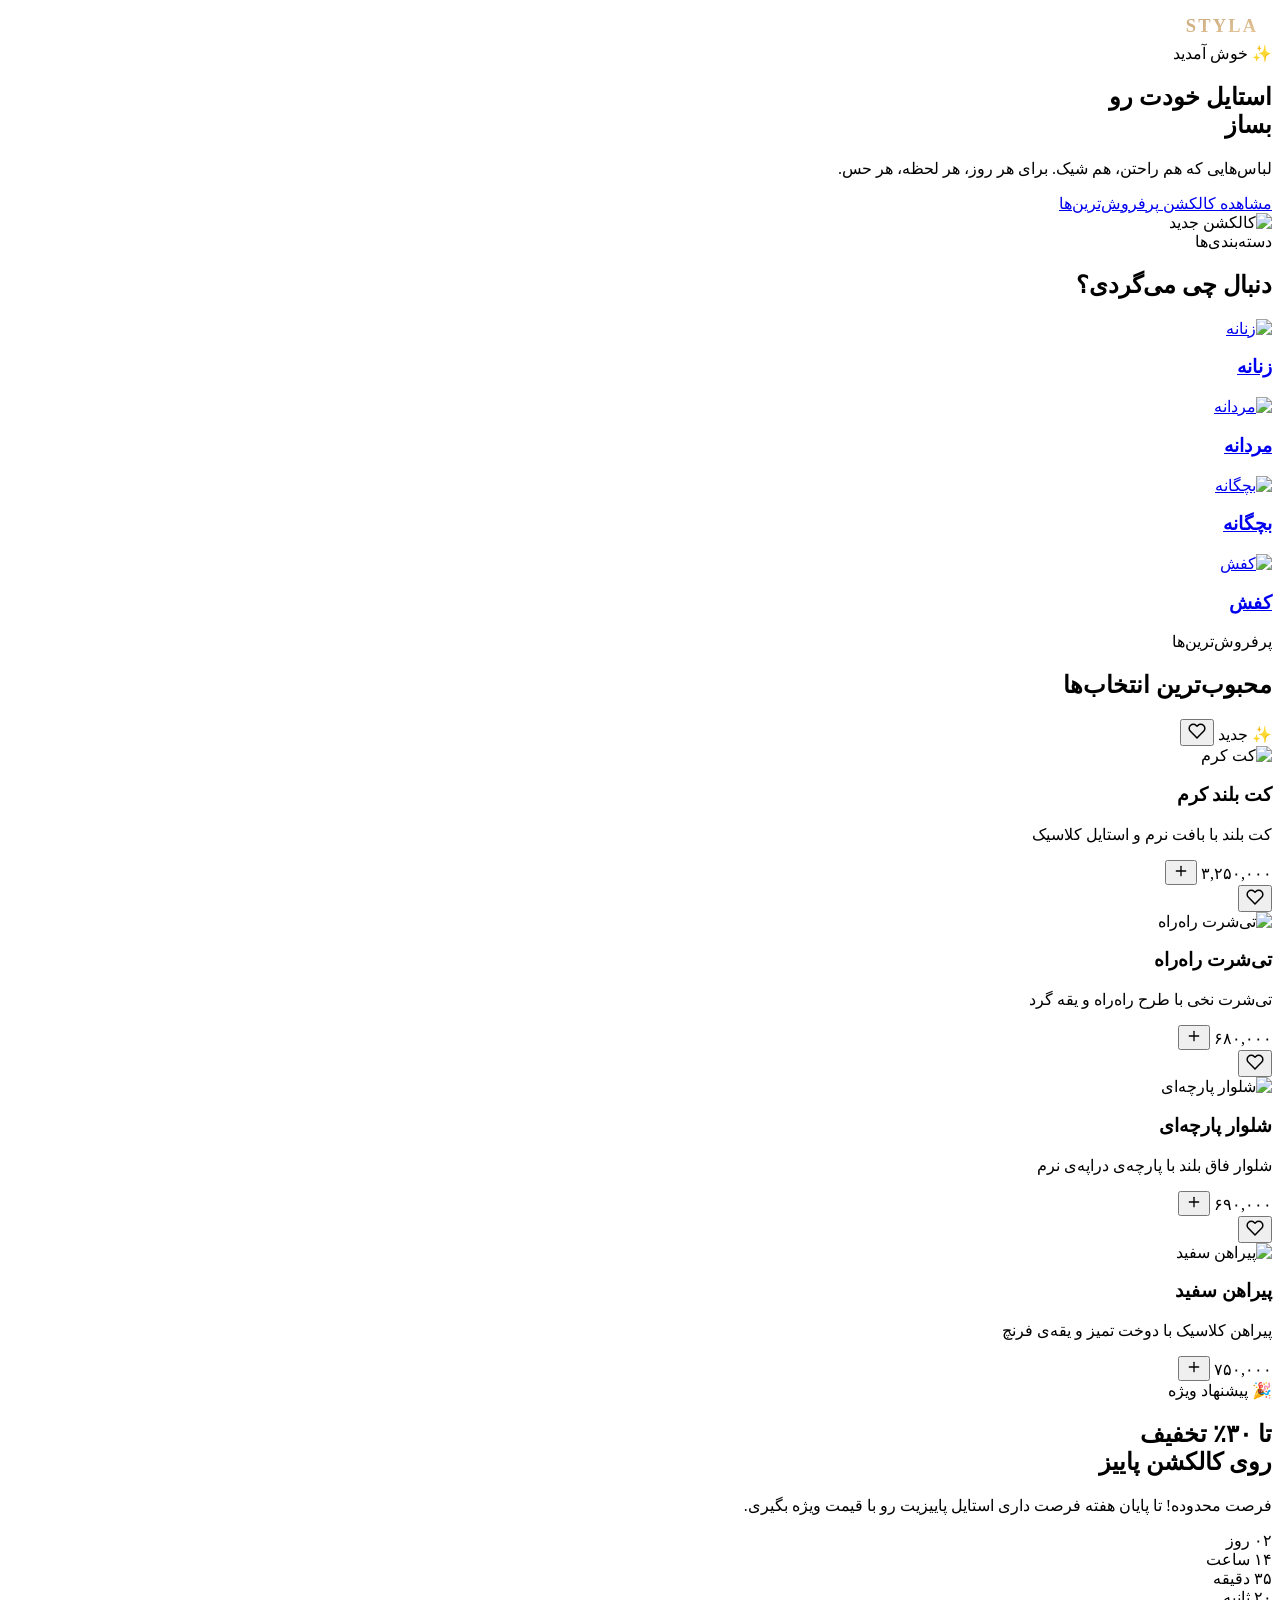
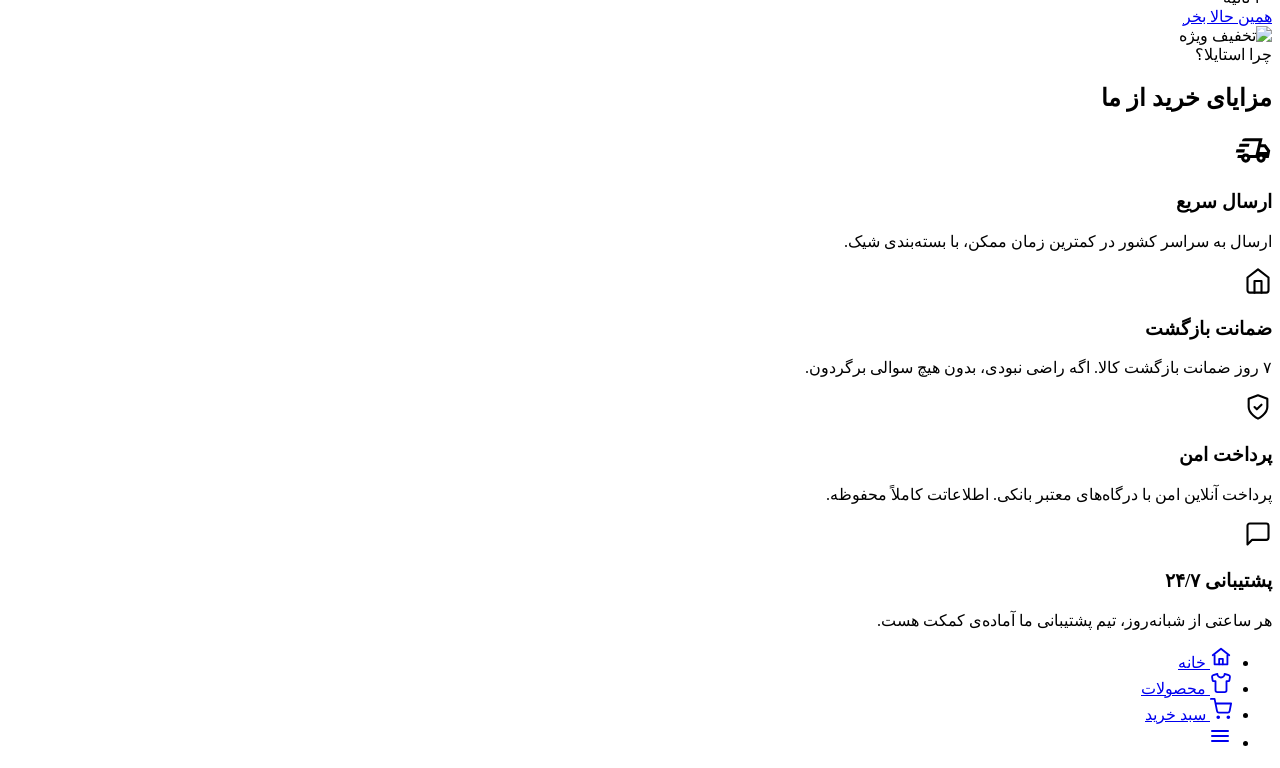
==== assets/index.html @ cd57a8a7 "Create index.html crate an html file" ====
<!DOCTYPE html>
<html lang="fa" dir="rtl">
<head>
    <meta charset="UTF-8">
    <meta name="viewport" content="width=device-width, initial-scale=1.0">
    <title>فروشگاه لباس | استایلا</title>

    <!-- فونت وزیر -->
    <link rel="preconnect" href="https://fonts.googleapis.com">
    <link rel="preconnect" href="https://fonts.gstatic.com" crossorigin>
    <link href="https://fonts.googleapis.com/css2?family=Vazirmatn:wght@400;500;600;700;800&display=swap" rel="stylesheet">

    <!-- CSS -->
    <link rel="stylesheet" href="style.css">
</head>
<body>
    <header>
        <div class="container header-inner">
            <a href="index.html" class="logo">
                <svg xmlns="http://www.w3.org/2000/svg" viewBox="0 0 140 45" width="100" height="32">
    <defs>
        <linearGradient id="goldGradient" x1="0%" y1="0%" x2="100%" y2="100%">
            <stop offset="0%" stop-color="#c9a87c"/>
            <stop offset="100%" stop-color="#e8c99b"/>
        </linearGradient>
    </defs>

    <text x="70" y="34" text-anchor="middle" 
          font-family="'Times New Roman', Georgia, serif" 
          font-size="26" 
          font-weight="700" 
          fill="url(#goldGradient)" 
          letter-spacing="3">STYLA</text>
</svg>
            </a>
               
            </div>
        </div>
    </header>

                <!-- ===== بخش هیرو ===== -->
    <section class="hero">
        <div class="container hero-inner">

            <div class="hero-content">
      <span class="hero-badge">✨ خوش آمدید</span>

                <h1 class="hero-title">
                    استایل خودت رو<br>
                    <span class="highlight">بساز</span>
                </h1>

                <p class="hero-text">
                    لباس‌هایی که هم راحتن، هم شیک.
                    برای هر روز، هر لحظه، هر حس.
                </p>

                <div class="hero-buttons">
      <a href="#promo" class="btn btn-primary">
                                        مشاهده کالکشن
      </a>
  <a href="#featured" class="btn btn-outline">
                                         پرفروش‌ترین‌ها
  </a>
                </div>
            </div>

            <div class="hero-image">
                <div class="arch-shape">
        <img src="assets/pictures/hero.png" alt="کالکشن جدید" loading="eager">
                </div>
                <div class="deco-circle"></div>
            </div>

        </div>
    </section>

        
              <!-- ===== بخش دسته‌بندی‌ها ===== -->
    <section class="categories" id="categories">
        <div class="container">

            <div class="section-header">
                <span class="section-subtitle">دسته‌بندی‌ها</span>
        <h2 class="section-title">دنبال چی می‌گردی؟</h2>
            </div>

            <div class="categories-grid">

                <a href="products.html?filter=women" class="category-card">
                    <div class="category-arch">
                        <img src="assets/pictures/woman.png" alt="زنانه" loading="lazy">
                 <div class="category-overlay"></div>
                    </div>
                    <div class="category-info">
                        <h3>زنانه</h3>
                    </div>
                </a>

                <a href="products.html?filter=men" class="category-card">
                    <div class="category-arch">
                        <img src="assets/pictures/man.png" alt="مردانه" loading="lazy">
                   <div class="category-overlay"></div>
                    </div>
                    <div class="category-info">
                        <h3>مردانه</h3>
                    </div>
                </a>

                <a href="products.html?filter=kids" class="category-card">
                    <div class="category-arch">
                        <img src="assets/pictures/kid.png" alt="بچگانه" loading="lazy">
                   <div class="category-overlay"></div>
                    </div>
                    <div class="category-info">
                        <h3>بچگانه</h3>
                    </div>
                </a>

                <a href="products.html?filter=shoes" class="category-card">
                    <div class="category-arch">
                        <img src="assets/pictures/shoes.png" alt="کفش" loading="lazy">
                  <div class="category-overlay"></div>
                    </div>
                    <div class="category-info">
                        <h3>کفش</h3>
                    </div>
                </a>

            </div>
        </div>
    </section>
    
            <!-- ===== بخش پرفروش‌ترین‌ها ===== -->
    <section class="featured" id="featured">
        <div class="container">

            <div class="section-header">
                <span class="section-subtitle">پرفروش‌ترین‌ها</span>
      <h2 class="section-title">محبوب‌ترین انتخاب‌ها</h2>
            </div>

            <div class="featured-grid">

                <!-- محصول ۱ -->
                <div class="product-card">
             <span class="product-badge">✨ جدید</span>
                    <button class="product-fav" aria-label="افزودن به علاقه‌مندی">
       <svg xmlns="http://www.w3.org/2000/svg" width="18" height="18" viewBox="0 0 24 24" fill="none" stroke="currentColor" stroke-width="2" stroke-linecap="round" stroke-linejoin="round">
  <path d="M20.84 4.61a5.5 5.5 0 0 0-7.78 0L12 5.67l-1.06-1.06a5.5 5.5 0 0 0-7.78 7.78l1.06 1.06L12 21.23l7.78-7.78 1.06-1.06a5.5 5.5 0 0 0 0-7.78z"></path>
                        </svg>
                    </button>

                    <div class="product-circle">
    <img src="assets/pictures/pap1.png" alt="کت کرم" loading="lazy">
                    </div>

                    <div class="product-info">
                        <h3>کت بلند کرم</h3>
<p class="product-desc">
      کت بلند با بافت نرم و استایل کلاسیک
</p>
                        <div class="product-bottom">
            <span class="product-price">۳,۲۵۰,۰۰۰</span>
  <button class="product-add" aria-label="افزودن به سبد">
   <svg xmlns="http://www.w3.org/2000/svg" width="16" height="16" viewBox="0 0 24 24" fill="none" stroke="currentColor" stroke-width="2" stroke-linecap="round" stroke-linejoin="round">
    <line x1="12" y1="5" x2="12" y2="19"></line>
      <line x1="5" y1="12" x2="19" y2="12"></line>
                                </svg>
                            </button>
                        </div>
                    </div>
                </div>

                <!-- محصول ۲ -->
                <div class="product-card">
                    <button class="product-fav" aria-label="افزودن به علاقه‌مندی">
   <svg xmlns="http://www.w3.org/2000/svg" width="18" height="18" viewBox="0 0 24 24" fill="none" stroke="currentColor" stroke-width="2" stroke-linecap="round" stroke-linejoin="round">
   <path d="M20.84 4.61a5.5 5.5 0 0 0-7.78 0L12 5.67l-1.06-1.06a5.5 5.5 0 0 0-7.78 7.78l1.06 1.06L12 21.23l7.78-7.78 1.06-1.06a5.5 5.5 0 0 0 0-7.78z"></path>
                        </svg>
                    </button>

                    <div class="product-circle">
                        <img src="assets/pictures/pap2.png" alt="تی‌شرت راه‌راه" loading="lazy">
                    </div>

                    <div class="product-info">
                        <h3>تی‌شرت راه‌راه</h3>
                        <p class="product-desc">تی‌شرت نخی با طرح راه‌راه و یقه گرد</p>
                        <div class="product-bottom">
                <span class="product-price">۶۸۰,۰۰۰</span>
   <button class="product-add" aria-label="افزودن به سبد">
 <svg xmlns="http://www.w3.org/2000/svg" width="16" height="16" viewBox="0 0 24 24" fill="none" stroke="currentColor" stroke-width="2" stroke-linecap="round" stroke-linejoin="round">
         <line x1="12" y1="5" x2="12" y2="19"></line>
        <line x1="5" y1="12" x2="19" y2="12"></line>
                                </svg>
                            </button>
                        </div>
                    </div>
                </div>

                <!-- محصول ۳ -->
                <div class="product-card">
         <button class="product-fav" aria-label="افزودن به علاقه‌مندی">
 <svg xmlns="http://www.w3.org/2000/svg" width="18" height="18" viewBox="0 0 24 24" fill="none" stroke="currentColor" stroke-width="2" stroke-linecap="round" stroke-linejoin="round">
  <path d="M20.84 4.61a5.5 5.5 0 0 0-7.78 0L12 5.67l-1.06-1.06a5.5 5.5 0 0 0-7.78 7.78l1.06 1.06L12 21.23l7.78-7.78 1.06-1.06a5.5 5.5 0 0 0 0-7.78z"></path>
                        </svg>
                    </button>

                    <div class="product-circle">
                        <img src="assets/pictures/pap3.png" alt="شلوار پارچه‌ای" loading="lazy">
                    </div>

                    <div class="product-info">
                        <h3>شلوار پارچه‌ای</h3>
<p class="product-desc">
    شلوار فاق بلند با پارچه‌ی دراپه‌ی نرم
</p>
                        <div class="product-bottom">
           <span class="product-price">۶۹۰,۰۰۰</span>
   <button class="product-add" aria-label="افزودن به سبد">
 <svg xmlns="http://www.w3.org/2000/svg" width="16" height="16" viewBox="0 0 24 24" fill="none" stroke="currentColor" stroke-width="2" stroke-linecap="round" stroke-linejoin="round">
        <line x1="12" y1="5" x2="12" y2="19"></line>
       <line x1="5" y1="12" x2="19" y2="12"></line>
                                </svg>
                            </button>
                        </div>
                    </div>
                </div>

                <!-- محصول ۴ -->
                <div class="product-card">
                    <button class="product-fav" aria-label="افزودن به علاقه‌مندی">
 <svg xmlns="http://www.w3.org/2000/svg" width="18" height="18" viewBox="0 0 24 24" fill="none" stroke="currentColor" stroke-width="2" stroke-linecap="round" stroke-linejoin="round">
 <path d="M20.84 4.61a5.5 5.5 0 0 0-7.78 0L12 5.67l-1.06-1.06a5.5 5.5 0 0 0-7.78 7.78l1.06 1.06L12 21.23l7.78-7.78 1.06-1.06a5.5 5.5 0 0 0 0-7.78z"></path>
                        </svg>
                    </button>

                    <div class="product-circle">
                        <img src="assets/pictures/pap4.png" alt="پیراهن سفید" loading="lazy">
                    </div>

                    <div class="product-info">
                        <h3>پیراهن سفید</h3>
                        <p class="product-desc">پیراهن کلاسیک با دوخت تمیز و یقه‌ی فرنچ</p>
                        <div class="product-bottom">
          <span class="product-price">۷۵۰,۰۰۰</span>
   <button class="product-add" aria-label="افزودن به سبد">
 <svg xmlns="http://www.w3.org/2000/svg" width="16" height="16" viewBox="0 0 24 24" fill="none" stroke="currentColor" stroke-width="2" stroke-linecap="round" stroke-linejoin="round">
            <line x1="12" y1="5" x2="12" y2="19"></line>
            <line x1="5" y1="12" x2="19" y2="12"></line>
                                </svg>
                            </button>
                        </div>
                    </div>
                </div>

            </div>
        </div>
    </section>

                 <!-- ===== بنر تبلیغاتی ===== -->
    <section class="promo" id="promo">
        <div class="container">
            <div class="promo-banner">

                <div class="promo-content">
        <span class="promo-badge">🎉 پیشنهاد ویژه</span>

                    <h2 class="promo-title">
                        تا <span class="promo-highlight">۳۰٪</span> تخفیف
                        <br>روی کالکشن پاییز
                    </h2>

                    <p class="promo-text">
                        فرصت محدوده! تا پایان هفته فرصت داری 
                        استایل پاییزیت رو با قیمت ویژه بگیری.
                    </p>

                    <div class="promo-timer">
                        <div class="timer-box">
                     <span class="timer-num">۰۲</span>
                <span class="timer-label">روز</span>
                        </div>
                        <div class="timer-box">
                     <span class="timer-num">۱۴</span>
                <span class="timer-label">ساعت</span>
                        </div>
                        <div class="timer-box">
                  <span class="timer-num">۳۵</span>
                <span class="timer-label">دقیقه</span>
                        </div>
                        <div class="timer-box">
               <span class="timer-num">۲۰</span>
                 <span class="timer-label">ثانیه</span>
                        </div>
                    </div>

        <a href="#collections" class="btn btn-primary">همین حالا بخر</a>
                </div>

                <div class="promo-image">
                    <div class="promo-arch">
                        <img src="assets/pictures/hero.png" alt="تخفیف ویژه" loading="lazy">
                    </div>
                </div>

            </div>
        </div>
    </section>

                <!-- ===== مزایای خرید ===== -->
    <section class="benefits">
        <div class="container">

            <div class="section-header">
         <span class="section-subtitle">چرا استایلا؟</span>
         <h2 class="section-title">مزایای خرید از ما</h2>
            </div>

            <div class="benefits-grid">

                <div class="benefit-card">
                    <div class="benefit-icon">
  
  <svg xmlns="http://www.w3.org/2000/svg" viewBox="0 -960 960 960" width="2.3em" height="2.3em" fill="currentColor" aria-hidden="true">
  <path d="M195-195q-35-35-35-85H60l18-80h113q17-19 40-29.5t49-10.5q26 0 49 10.5t40 29.5h167l84-360H182l4-17q6-28 27.5-45.5T264-800h456l-37 160h117l120 160-40 200h-80q0 50-35 85t-85 35q-50 0-85-35t-35-85H400q0 50-35 85t-85 35q-50 0-85-35Zm442-245h193l4-21-74-99h-95l-28 120Zm-19-273 2-7-84 360 2-7 34-146 46-200ZM20-427l20-80h220l-20 80H20Zm80-146 20-80h260l-20 80H100Zm180 333q17 0 28.5-11.5T320-280q0-17-11.5-28.5T280-320q-17 0-28.5 11.5T240-280q0 17 11.5 28.5T280-240Zm400 0q17 0 28.5-11.5T720-280q0-17-11.5-28.5T680-320q-17 0-28.5 11.5T640-280q0 17 11.5 28.5T680-240Z"/>
</svg>
                    </div>
                    <h3>ارسال سریع</h3>
                    <p>ارسال به سراسر کشور در کمترین زمان ممکن، با بسته‌بندی شیک.</p>
                </div>

                <div class="benefit-card">
                    <div class="benefit-icon">
                        
 <svg xmlns="http://www.w3.org/2000/svg" width="28" height="28" viewBox="0 0 24 24" fill="none" stroke="currentColor" stroke-width="1.8" stroke-linecap="round" stroke-linejoin="round">
 <path d="M3 9l9-7 9 7v11a2 2 0 0 1-2 2H5a2 2 0 0 1-2-2z"></path>
 <polyline points="9 22 9 12 15 12 15 22"></polyline>
                        </svg>
                        
                    </div>
                    <h3>ضمانت بازگشت</h3>
                    <p>۷ روز ضمانت بازگشت کالا. اگه راضی نبودی، بدون هیچ سوالی برگردون.</p>
                </div>
                  <div class="benefit-card">
                    <div class="benefit-icon">
  <svg xmlns="http://www.w3.org/2000/svg" width="28" height="28" viewBox="0 0 24 24" fill="none" stroke="currentColor" stroke-width="1.8" stroke-linecap="round" stroke-linejoin="round">
 <path d="M12 22s8-4 8-10V5l-8-3-8 3v7c0 6 8 10 8 10z">
     
 </path>
      <polyline points="9 12 11 14 15 10">
      </polyline>
                        </svg>
                    </div>
                    <h3>پرداخت امن</h3>
<p>
 پرداخت آنلاین امن با درگاه‌های معتبر بانکی. اطلاعاتت کاملاً محفوظه.
</p>
                </div>

                <div class="benefit-card">
                    <div class="benefit-icon">
                        
 <svg xmlns="http://www.w3.org/2000/svg" width="28" height="28" viewBox="0 0 24 24" fill="none" stroke="currentColor" stroke-width="1.8" stroke-linecap="round" stroke-linejoin="round">
 <path d="M21 15a2 2 0 0 1-2 2H7l-4 4V5a2 2 0 0 1 2-2h14a2 2 0 0 1 2 2z"></path>
                        </svg>
                        
                    </div>
                    <h3>پشتیبانی ۲۴/۷</h3>
  <p>هر ساعتی از شبانه‌روز، تیم پشتیبانی ما آماده‌ی کمکت هست.</p>
                </div>

            </div>
        </div>
    </section>
    
            <!-- ===== فوتر چسبان پایین ===== -->
<!-- ===== فوتر چسبان پایین ===== -->
<section class="bottom-navigation">
    <ul>
        <!-- خانه -->
        <li>
            <a href="index.html" aria-label="خانه">
                <svg xmlns="http://www.w3.org/2000/svg" viewBox="0 0 24 24" width="22" height="22" fill="none" stroke="currentColor" stroke-width="2" stroke-linecap="round" stroke-linejoin="round">
                    <path d="M3 10 L12 3 L21 10"/>
                    <path d="M5 10 V20 H19 V10"/>
                    <path d="M10 20 V14 H14 V20"/>
                </svg>
                <span>خانه</span>
            </a>
        </li>

        <!-- محصولات -->
        <li>
            <a href="products.html" aria-label="محصولات">
                <svg xmlns="http://www.w3.org/2000/svg" viewBox="0 0 24 24" width="22" height="22" fill="none" stroke="currentColor" stroke-width="2" stroke-linecap="round" stroke-linejoin="round">
                    <path d="M20.38 3.46L16 2a4 4 0 0 1-8 0L3.62 3.46a2 2 0 0 0-1.34 2.23l.58 3.47a1 1 0 0 0 .99.84H6v10a2 2 0 0 0 2 2h8a2 2 0 0 0 2-2V10h2.15a1 1 0 0 0 .99-.84l.58-3.47a2 2 0 0 0-1.34-2.23z"></path>
                </svg>
                <span>محصولات</span>
            </a>
        </li>

        <!-- سبد خرید -->
        <li>
            <a href="#" aria-label="سبد خرید">
                <svg xmlns="http://www.w3.org/2000/svg" viewBox="0 0 24 24" width="22" height="22" fill="none" stroke="currentColor" stroke-width="2" stroke-linecap="round" stroke-linejoin="round">
        <circle cx="9" cy="21" r="1"></circle>
        <circle cx="20" cy="21" r="1"></circle>
                    <path d="M1 1h4l2.68 13.39a2 2 0 0 0 2 1.61h9.72a2 2 0 0 0 2-1.61L23 6H6"></path>
                </svg>
                <span>سبد خرید</span>
            </a>
        </li>

        <!-- جستجو -->
        <li>
            <a href="#" aria-label="جستجو">
                <svg xmlns="http://www.w3.org/2000/svg" viewBox="0 0 24 24" width="24" height="24" fill="none" stroke="currentColor" stroke-width="2" stroke-linecap="round">
    <line x1="4" y1="7" x2="20" y2="7"></line>
    <line x1="4" y1="12" x2="20" y2="12"></line>
    <line x1="4" y1="17" x2="20" y2="17"></line>
</svg>
                
            </a>
        </li>
    </ul>
</section>
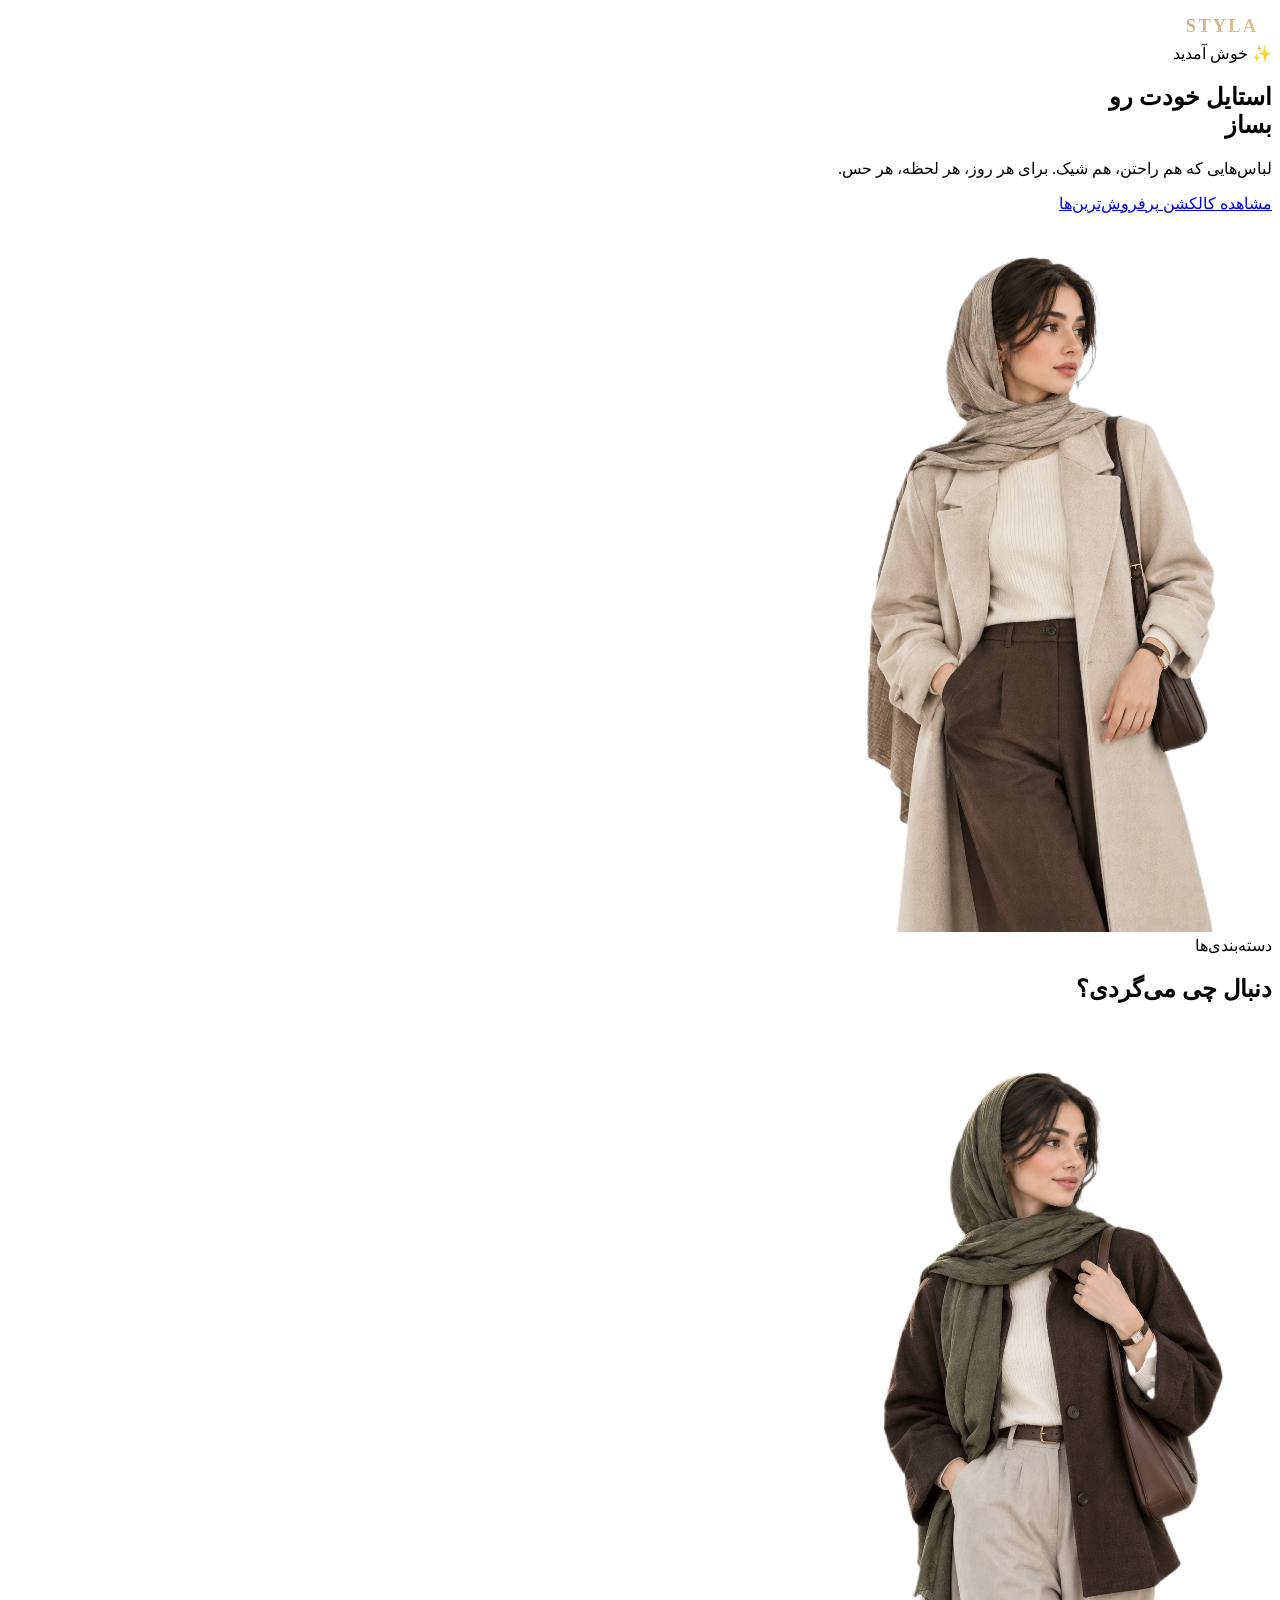
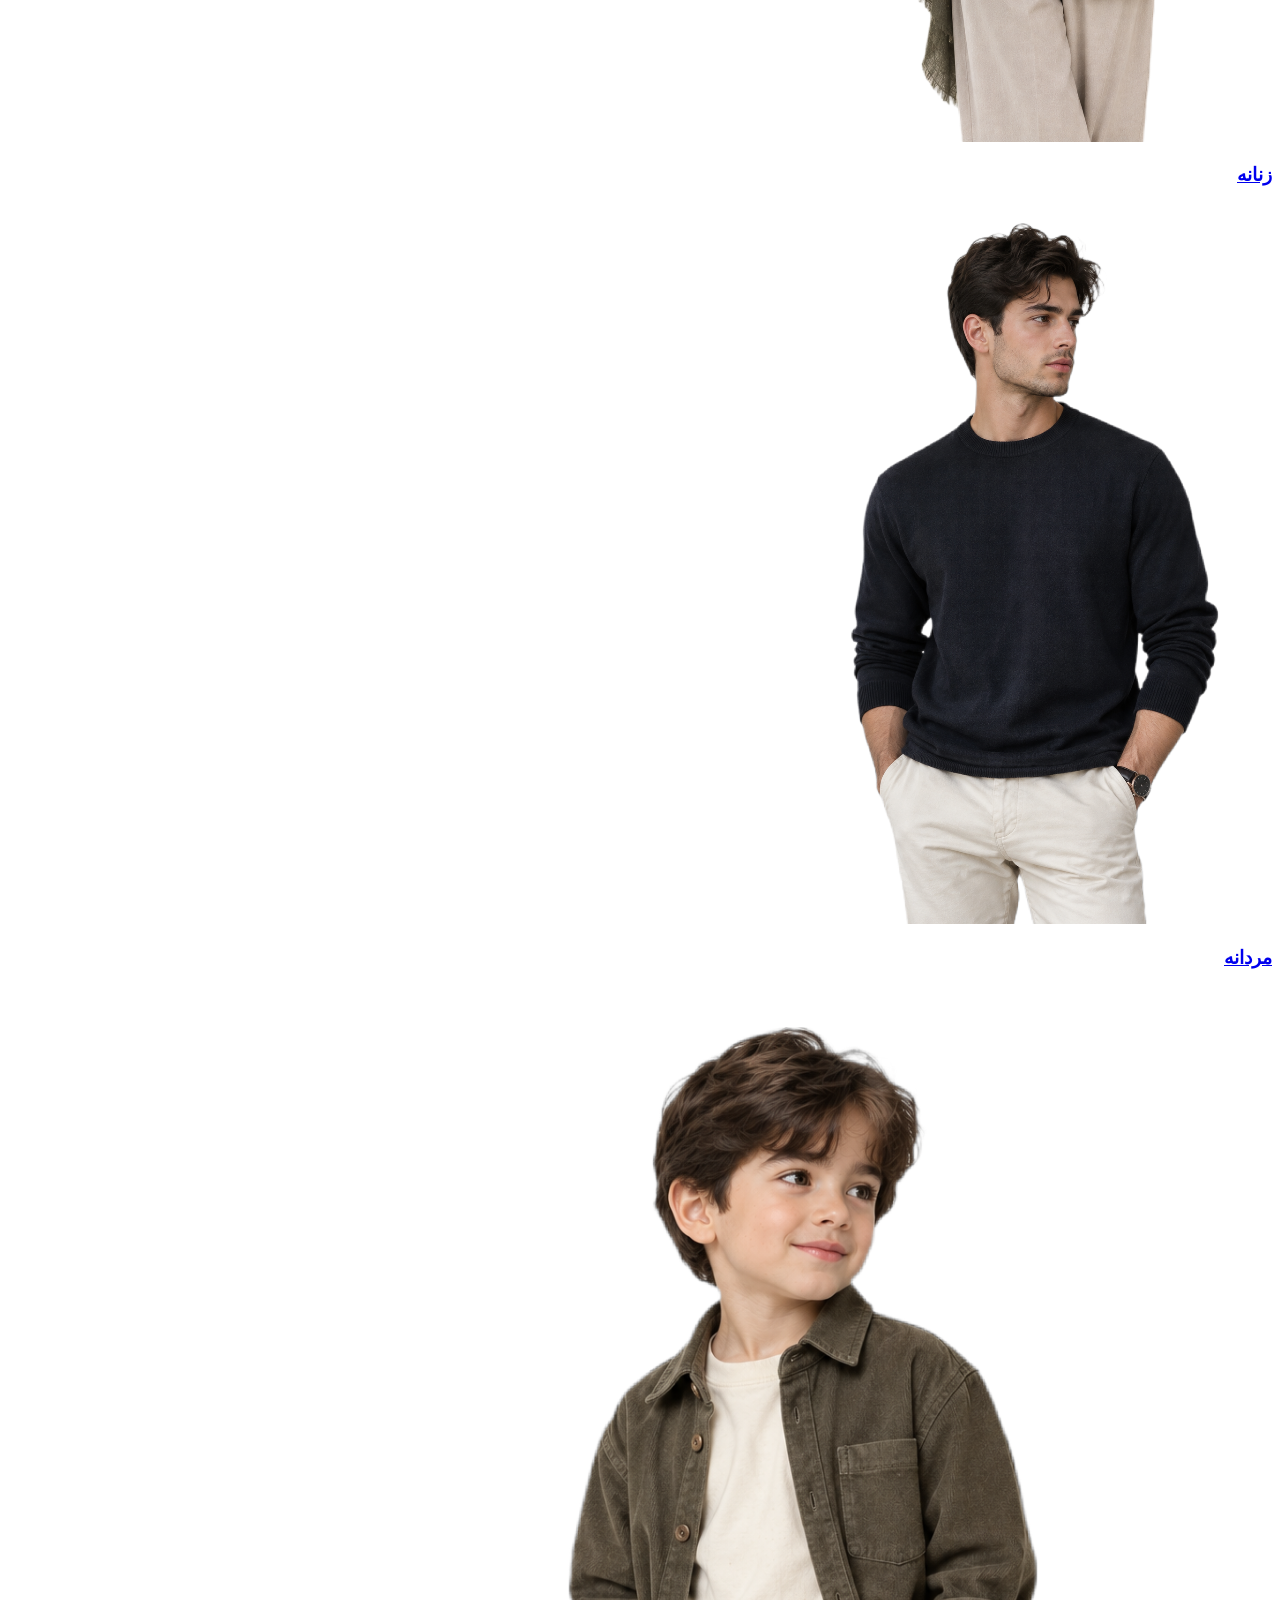
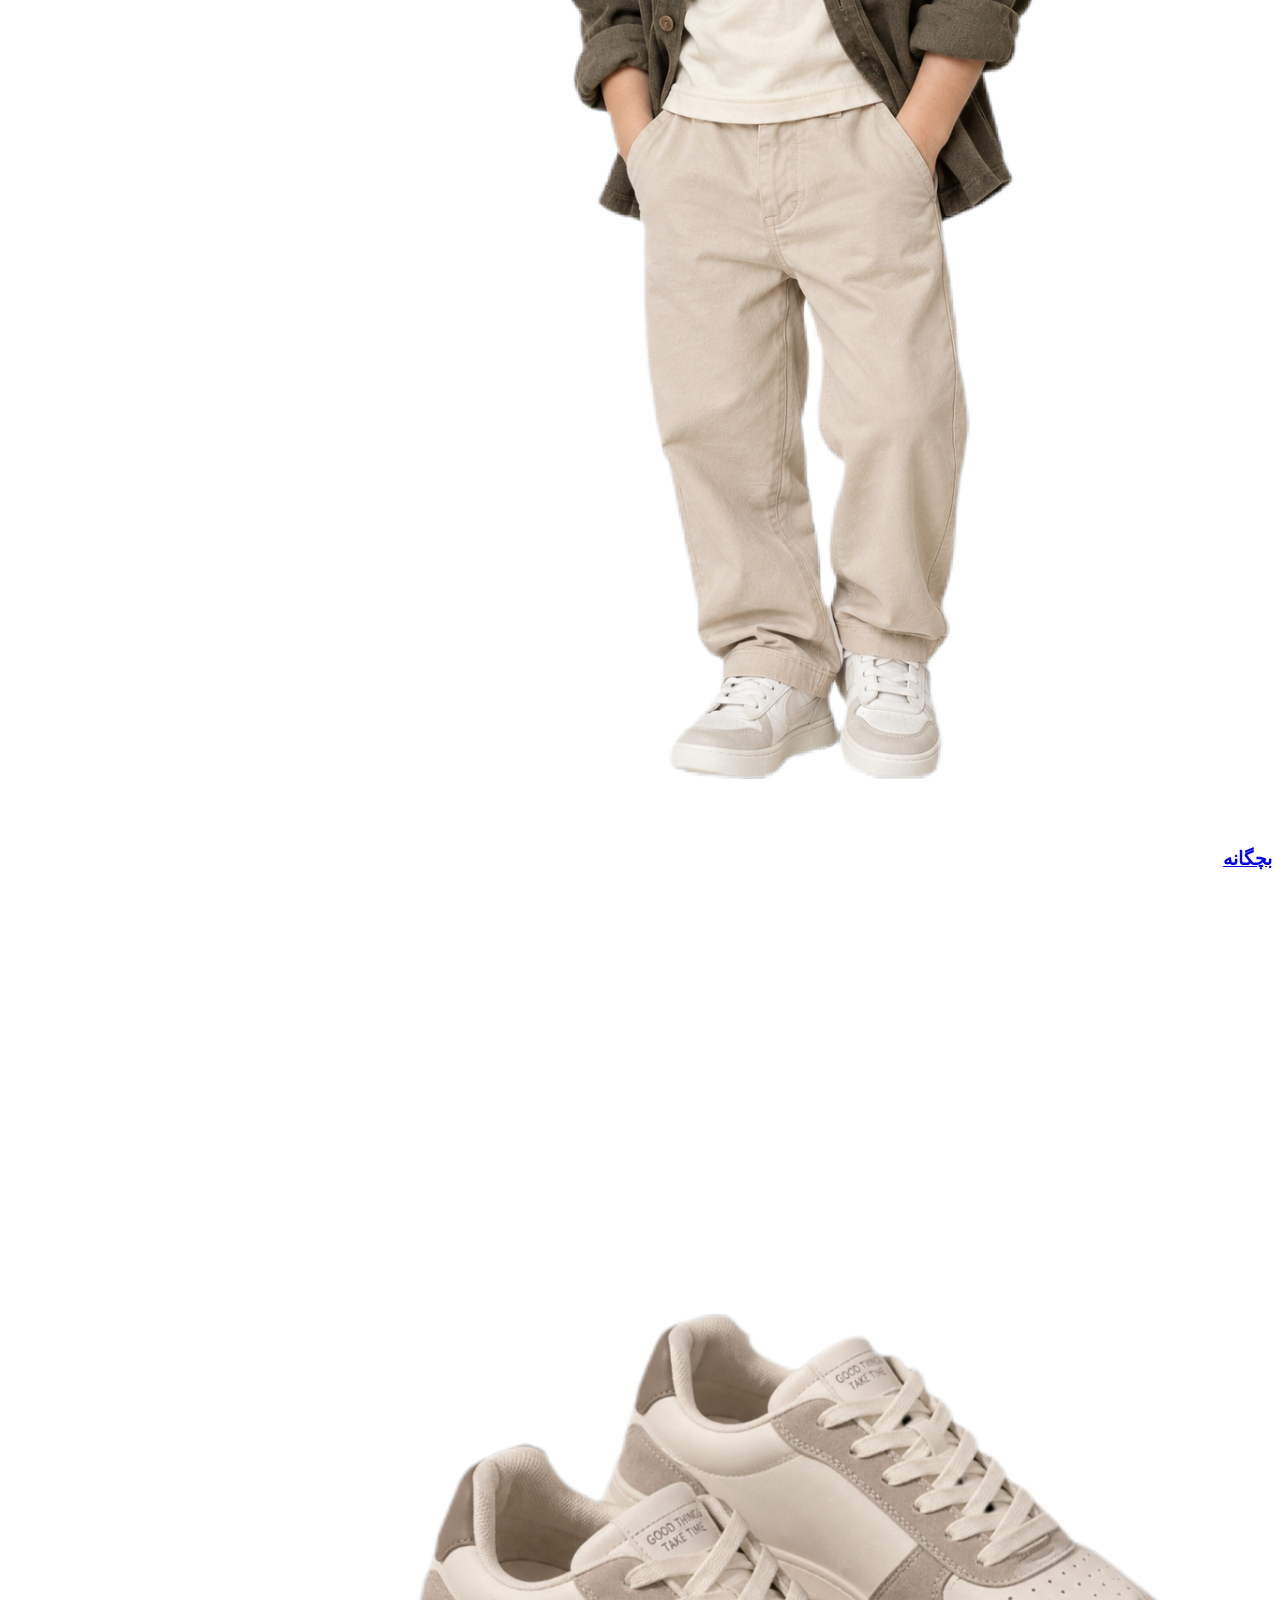
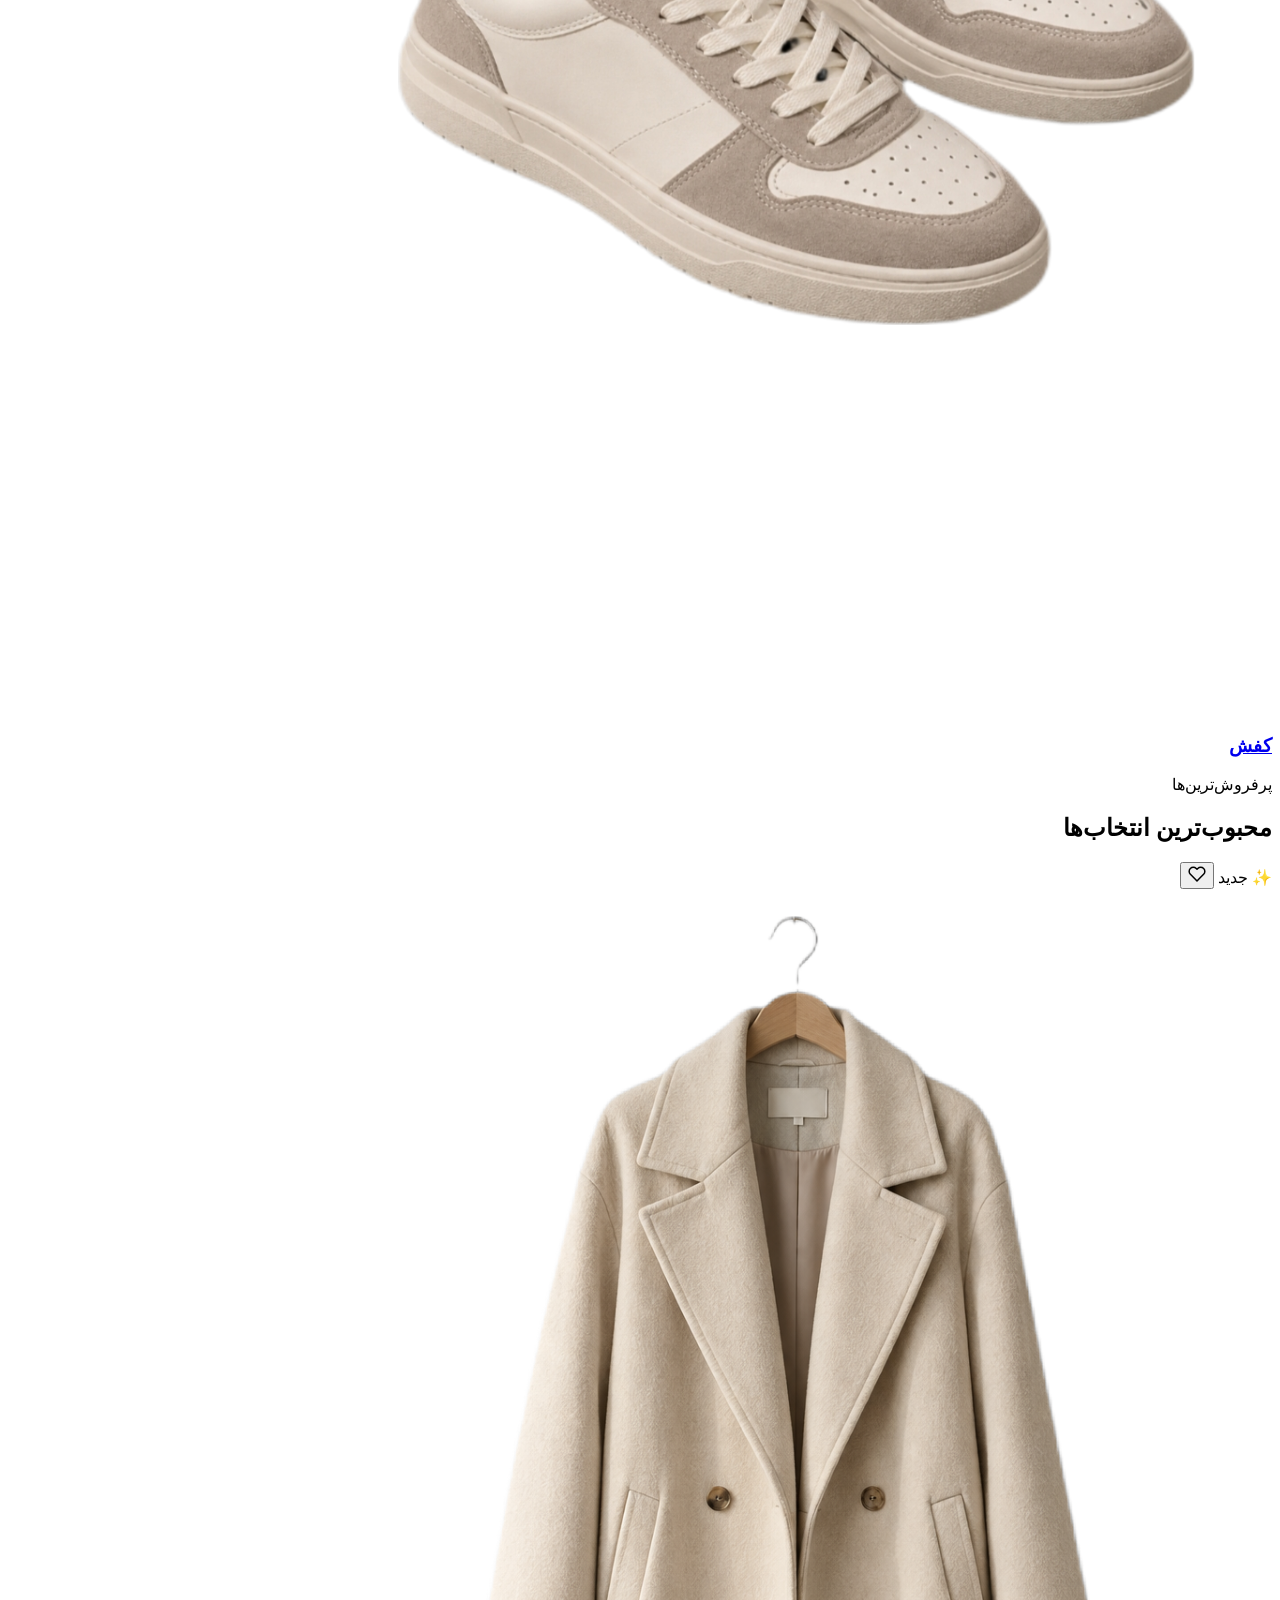
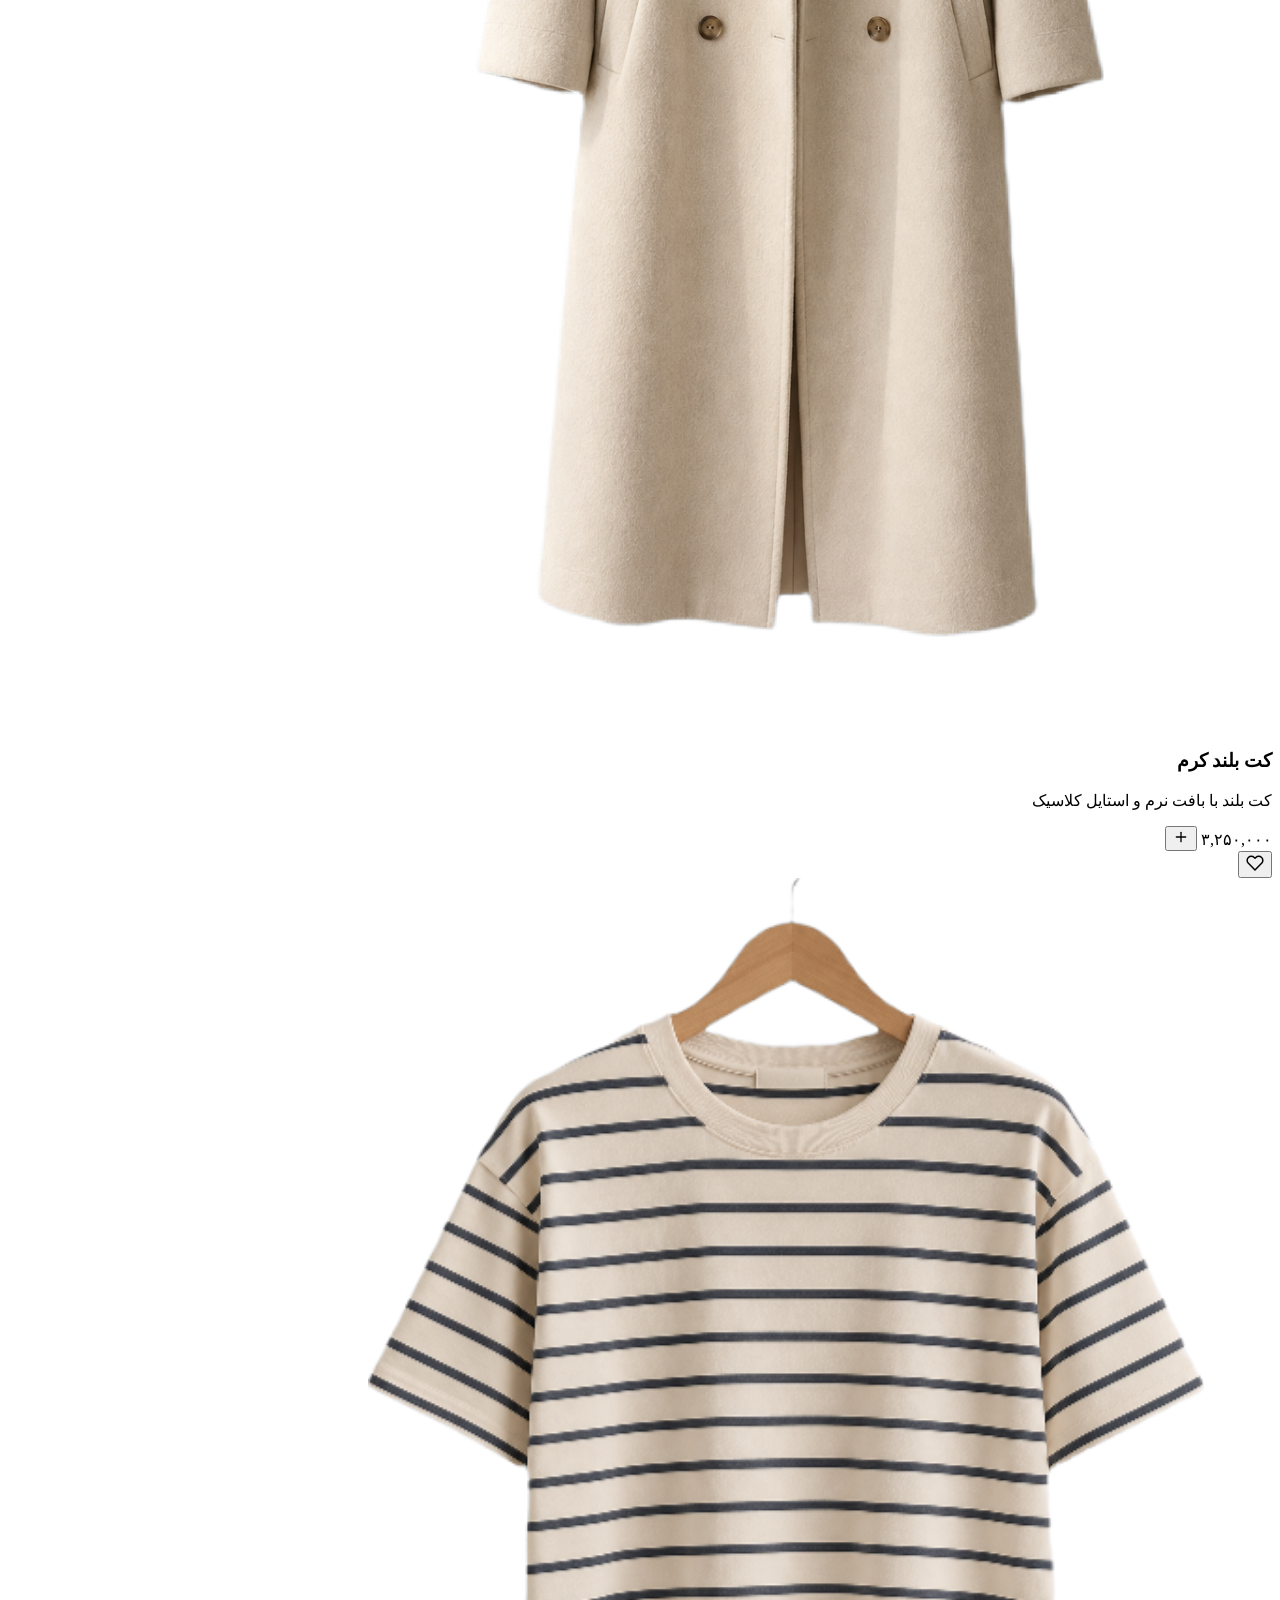
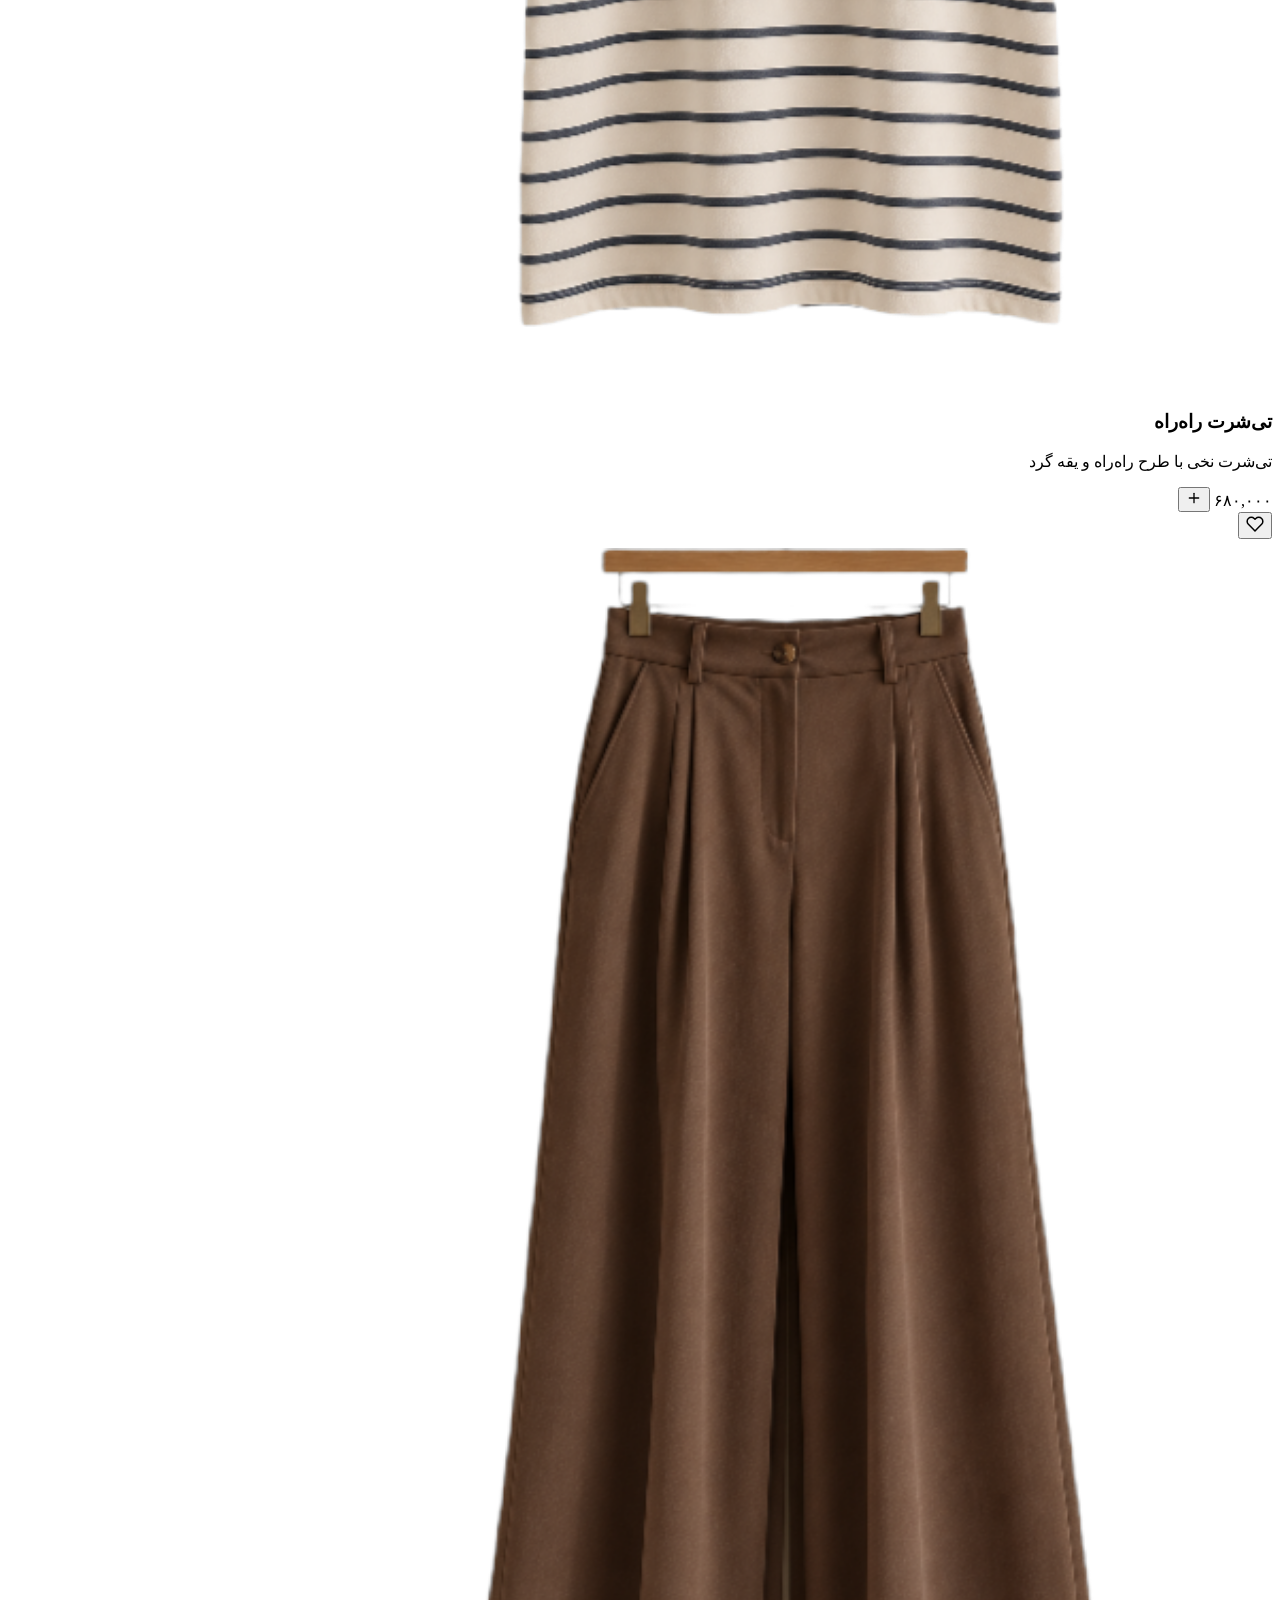
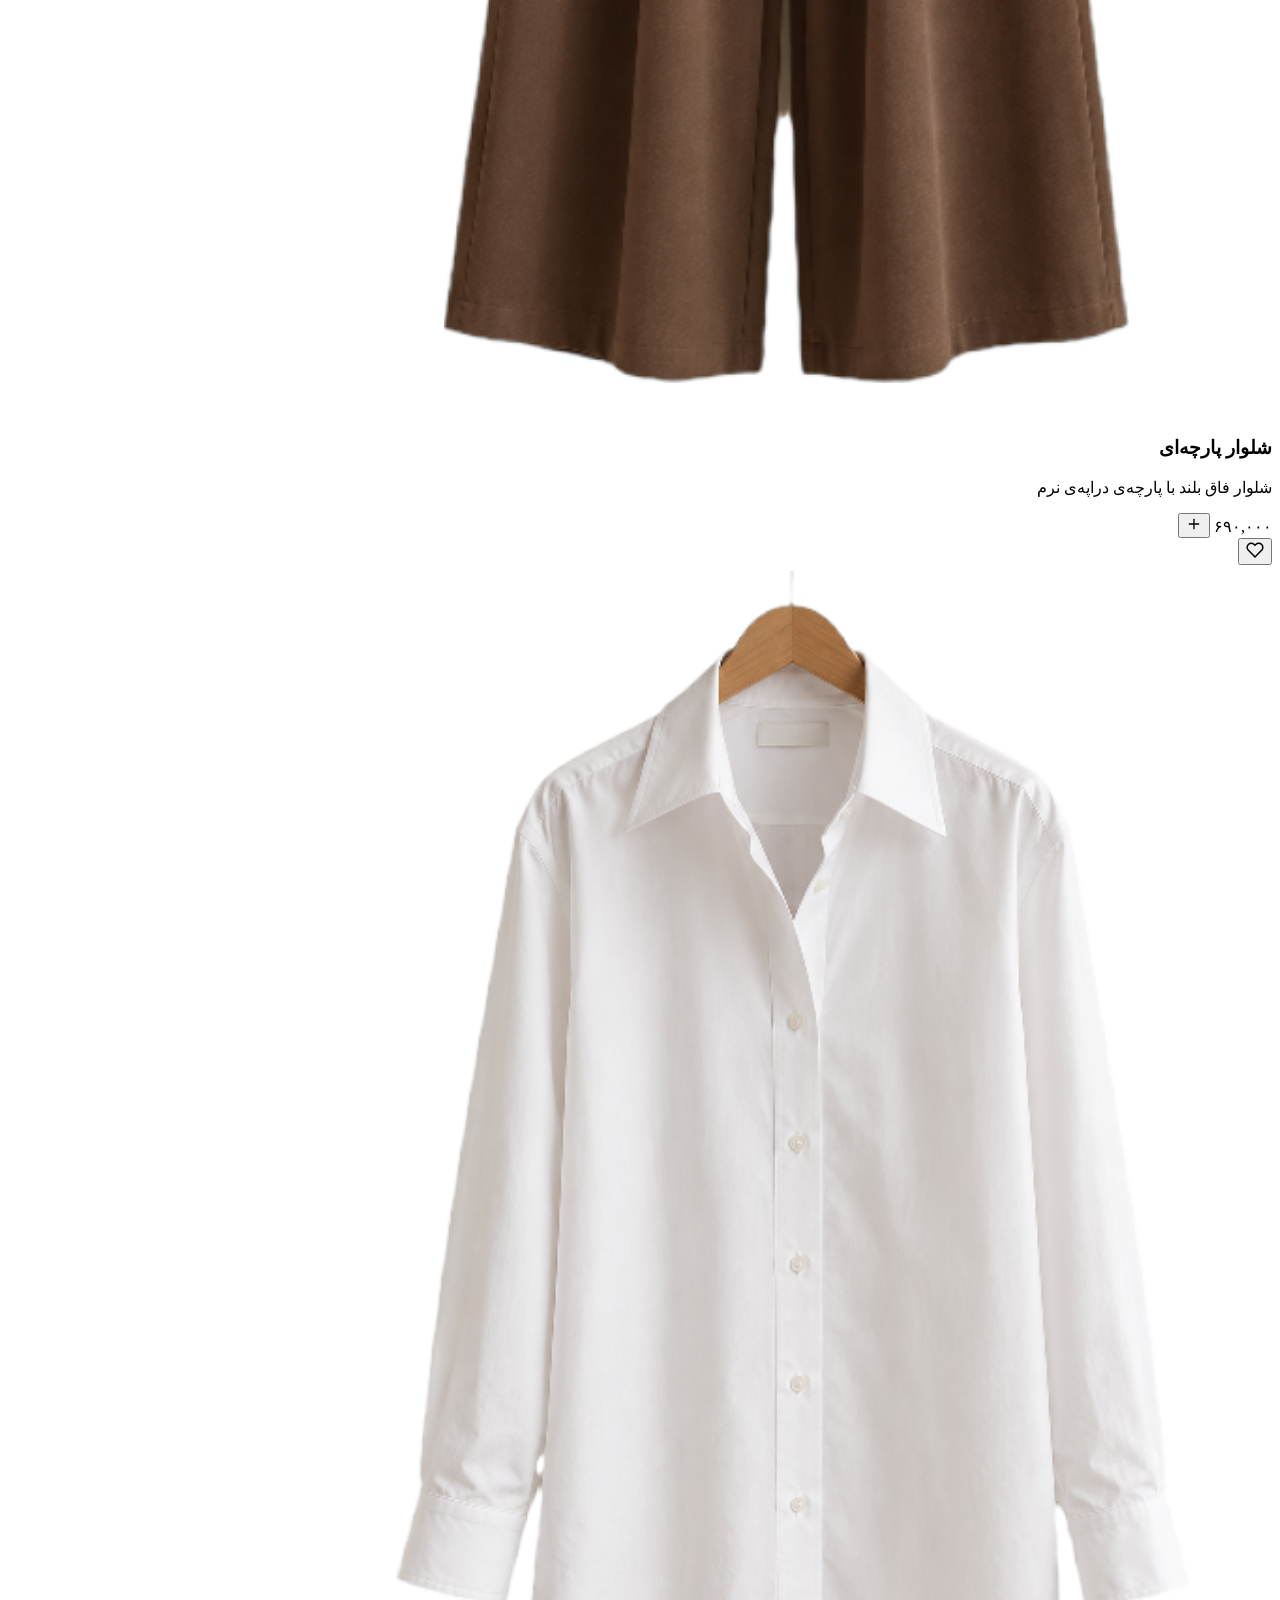
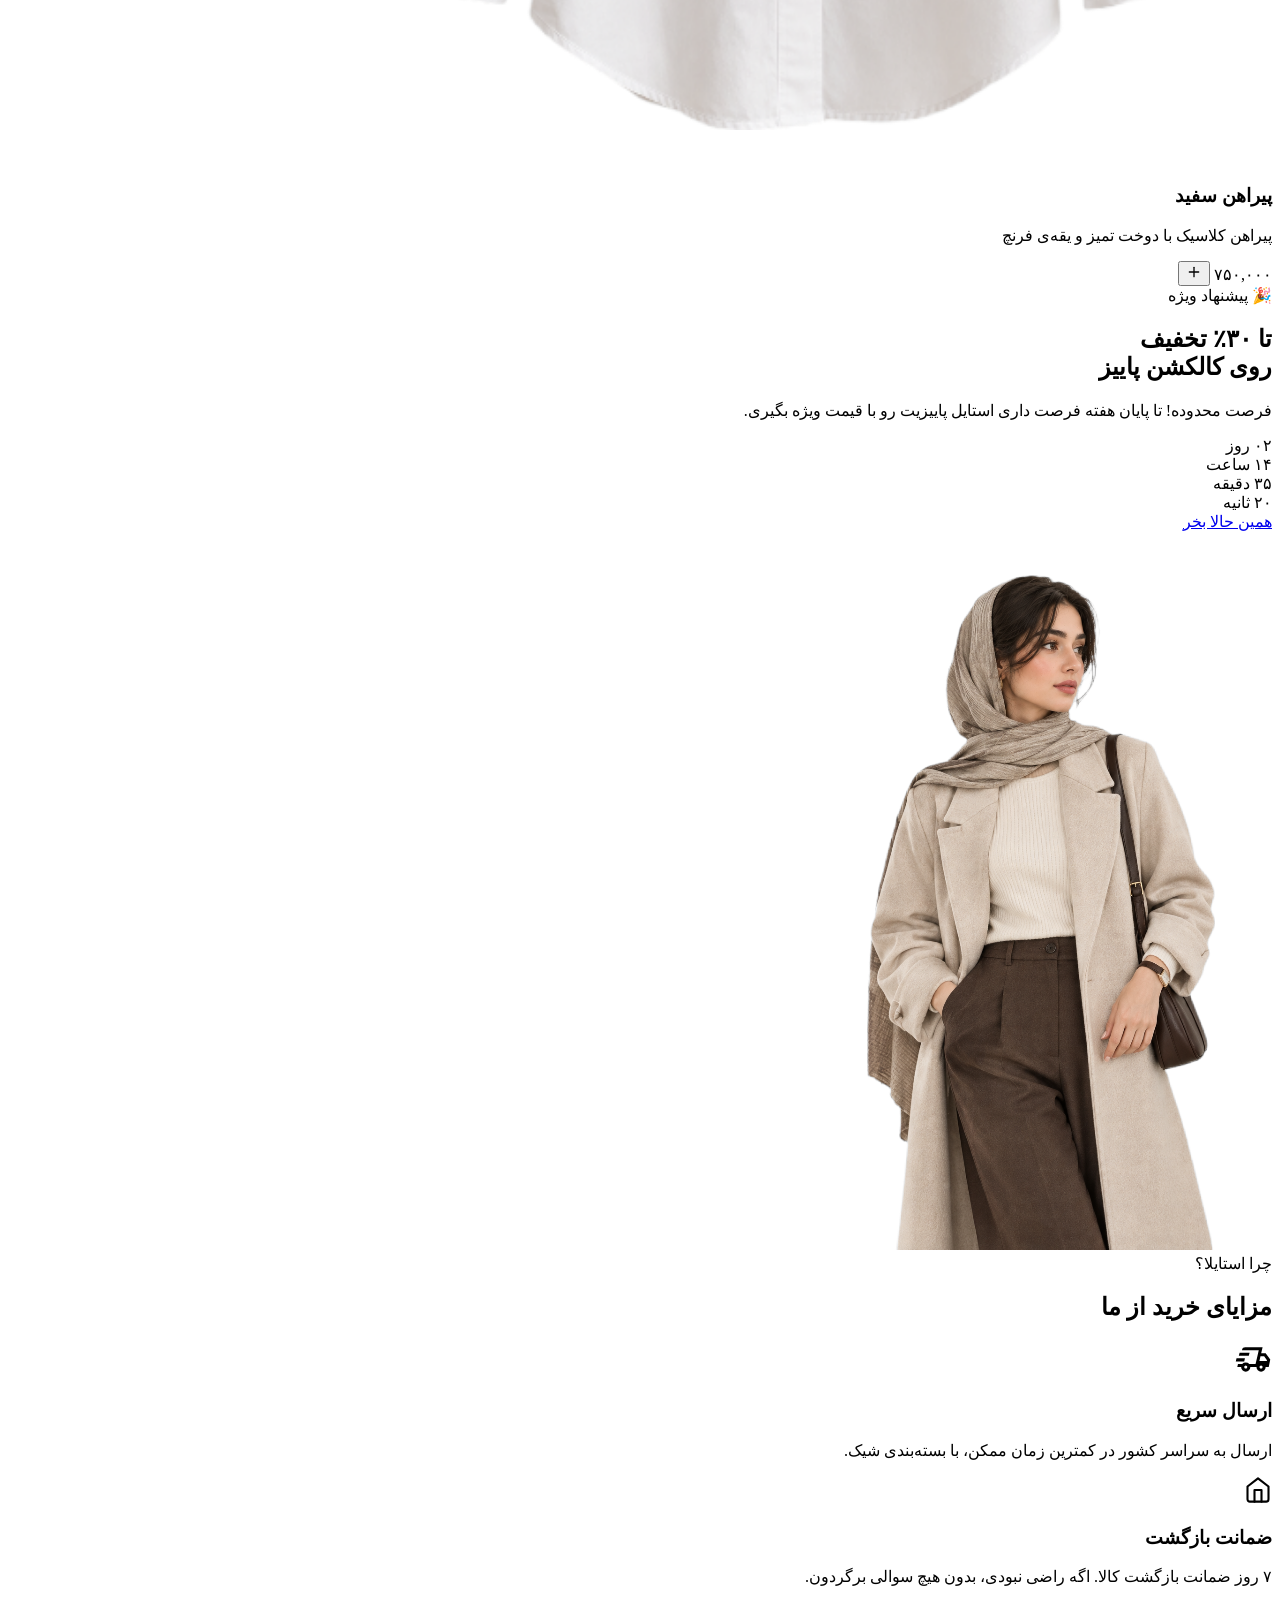
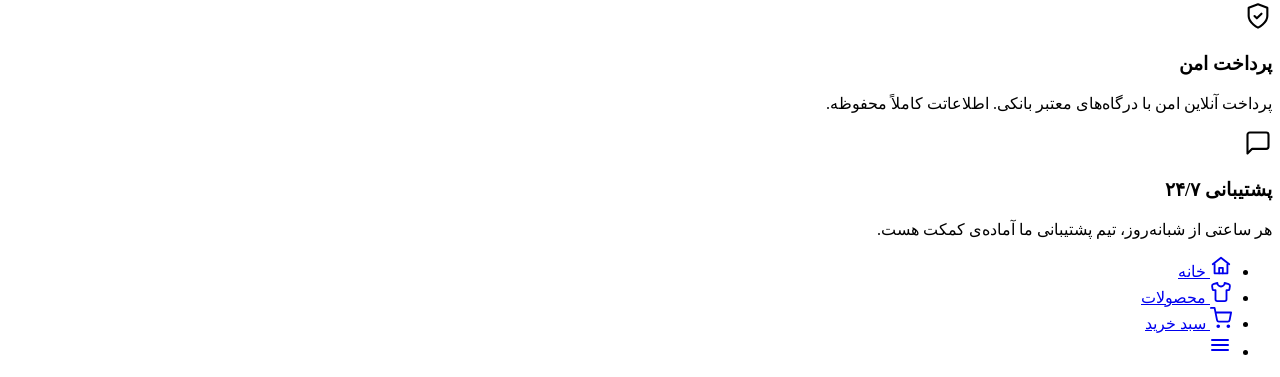
==== commit 567e4c1f: "Update index.html" ====
--- a/assets/index.html
+++ b/assets/index.html
@@ -11,7 +11,7 @@
     <link href="https://fonts.googleapis.com/css2?family=Vazirmatn:wght@400;500;600;700;800&display=swap" rel="stylesheet">
 
     <!-- CSS -->
-    <link rel="stylesheet" href="style.css">
+    <link rel="stylesheet" href="../assets/css/style.css">
 </head>
 <body>
     <header>
@@ -67,7 +67,7 @@
 
             <div class="hero-image">
                 <div class="arch-shape">
-        <img src="assets/pictures/hero.png" alt="کالکشن جدید" loading="eager">
+        <img src="../assets/pictures/hero.png" alt="کالکشن جدید" loading="eager">
                 </div>
                 <div class="deco-circle"></div>
             </div>
@@ -89,7 +89,7 @@
 
                 <a href="products.html?filter=women" class="category-card">
                     <div class="category-arch">
-                        <img src="assets/pictures/woman.png" alt="زنانه" loading="lazy">
+                        <img src="../assets/pictures/woman.png" alt="زنانه" loading="lazy">
                  <div class="category-overlay"></div>
                     </div>
                     <div class="category-info">
@@ -99,7 +99,7 @@
 
                 <a href="products.html?filter=men" class="category-card">
                     <div class="category-arch">
-                        <img src="assets/pictures/man.png" alt="مردانه" loading="lazy">
+                        <img src="../assets/pictures/man.png" alt="مردانه" loading="lazy">
                    <div class="category-overlay"></div>
                     </div>
                     <div class="category-info">
@@ -109,7 +109,7 @@
 
                 <a href="products.html?filter=kids" class="category-card">
                     <div class="category-arch">
-                        <img src="assets/pictures/kid.png" alt="بچگانه" loading="lazy">
+                        <img src="../assets/pictures/kid.png" alt="بچگانه" loading="lazy">
                    <div class="category-overlay"></div>
                     </div>
                     <div class="category-info">
@@ -119,7 +119,7 @@
 
                 <a href="products.html?filter=shoes" class="category-card">
                     <div class="category-arch">
-                        <img src="assets/pictures/shoes.png" alt="کفش" loading="lazy">
+                        <img src="../assets/pictures/shoes.png" alt="کفش" loading="lazy">
                   <div class="category-overlay"></div>
                     </div>
                     <div class="category-info">
@@ -152,7 +152,7 @@
                     </button>
 
                     <div class="product-circle">
-    <img src="assets/pictures/pap1.png" alt="کت کرم" loading="lazy">
+    <img src="../assets/pictures/pap1.png" alt="کت کرم" loading="lazy">
                     </div>
 
                     <div class="product-info">
@@ -181,7 +181,7 @@
                     </button>
 
                     <div class="product-circle">
-                        <img src="assets/pictures/pap2.png" alt="تی‌شرت راه‌راه" loading="lazy">
+                        <img src="../assets/pictures/pap2.png" alt="تی‌شرت راه‌راه" loading="lazy">
                     </div>
 
                     <div class="product-info">
@@ -208,7 +208,7 @@
                     </button>
 
                     <div class="product-circle">
-                        <img src="assets/pictures/pap3.png" alt="شلوار پارچه‌ای" loading="lazy">
+                        <img src="../assets/pictures/pap3.png" alt="شلوار پارچه‌ای" loading="lazy">
                     </div>
 
                     <div class="product-info">
@@ -237,7 +237,7 @@
                     </button>
 
                     <div class="product-circle">
-                        <img src="assets/pictures/pap4.png" alt="پیراهن سفید" loading="lazy">
+                        <img src="../assets/pictures/pap4.png" alt="پیراهن سفید" loading="lazy">
                     </div>
 
                     <div class="product-info">
@@ -301,7 +301,7 @@
 
                 <div class="promo-image">
                     <div class="promo-arch">
-                        <img src="assets/pictures/hero.png" alt="تخفیف ویژه" loading="lazy">
+                        <img src="../assets/pictures/hero.png" alt="تخفیف ویژه" loading="lazy">
                     </div>
                 </div>
 
@@ -375,8 +375,6 @@
         </div>
     </section>
     
-            <!-- ===== فوتر چسبان پایین ===== -->
-<!-- ===== فوتر چسبان پایین ===== -->
 <section class="bottom-navigation">
     <ul>
         <!-- خانه -->
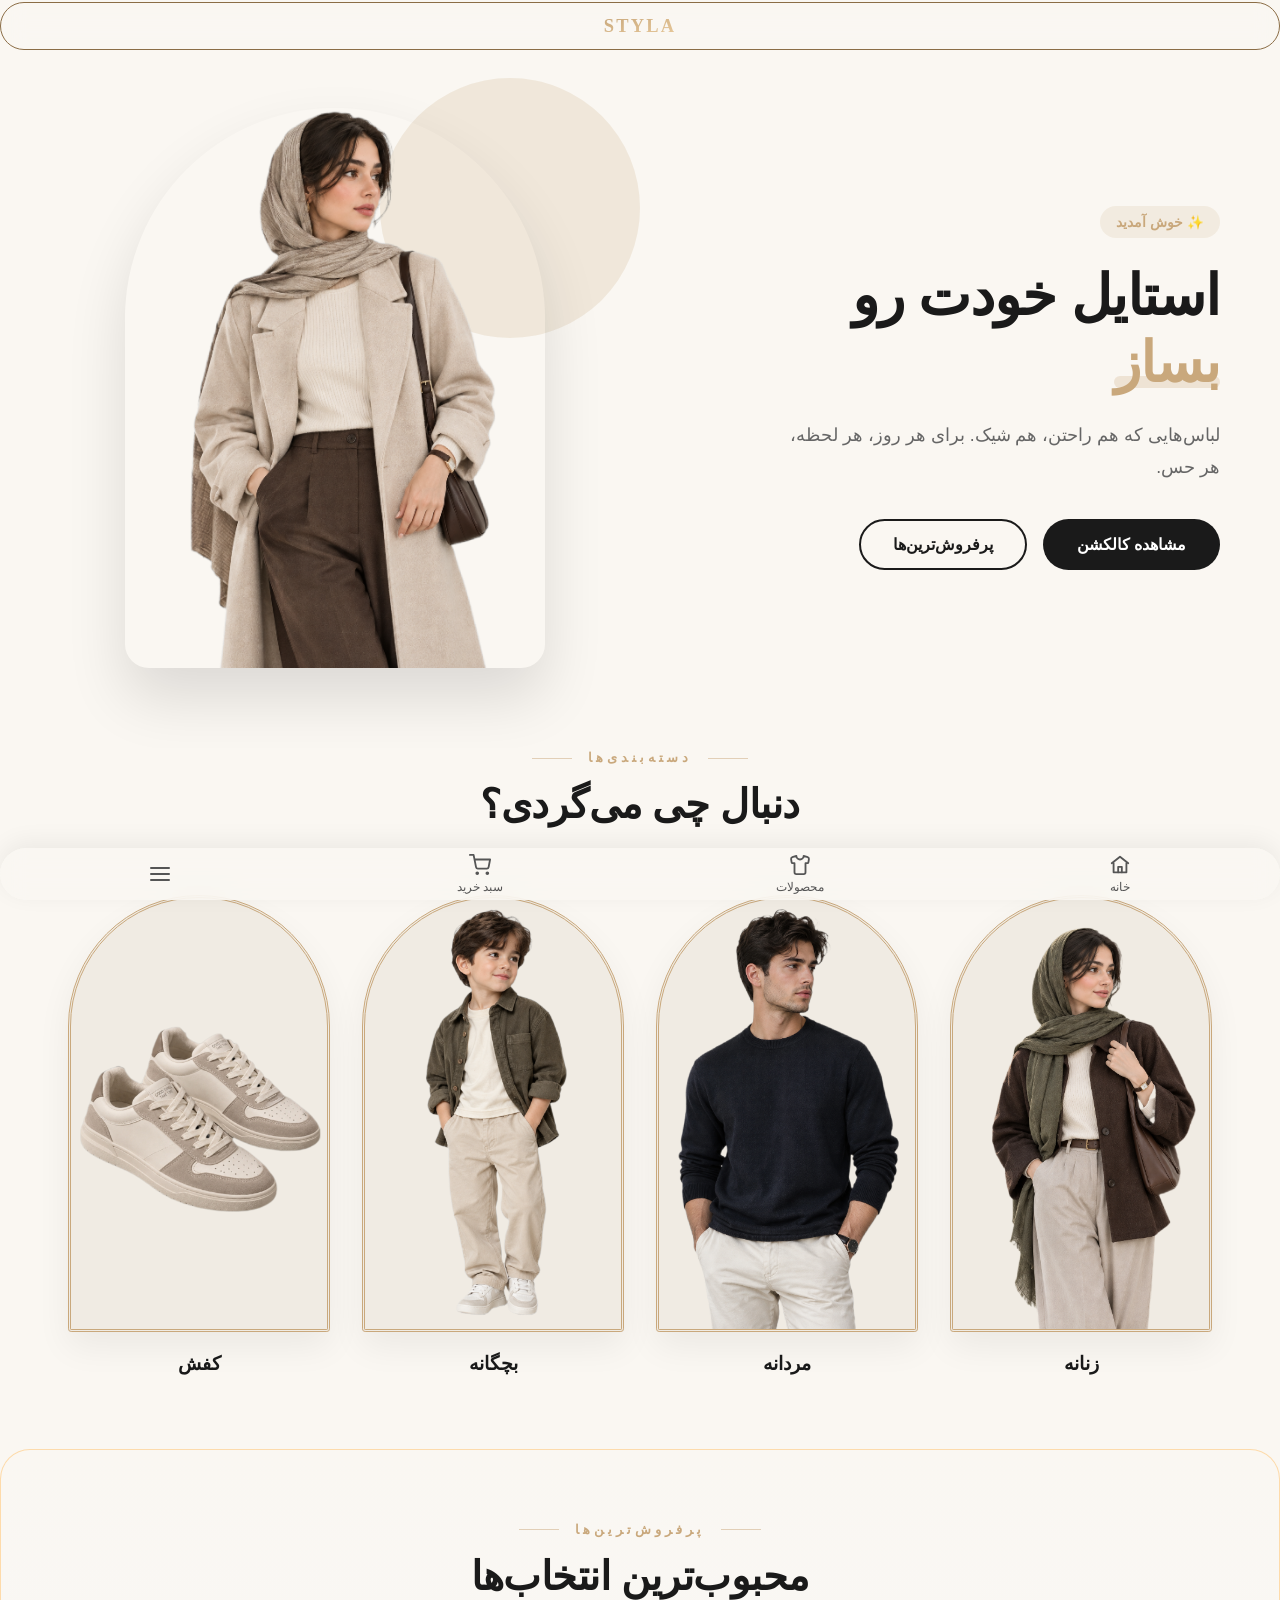
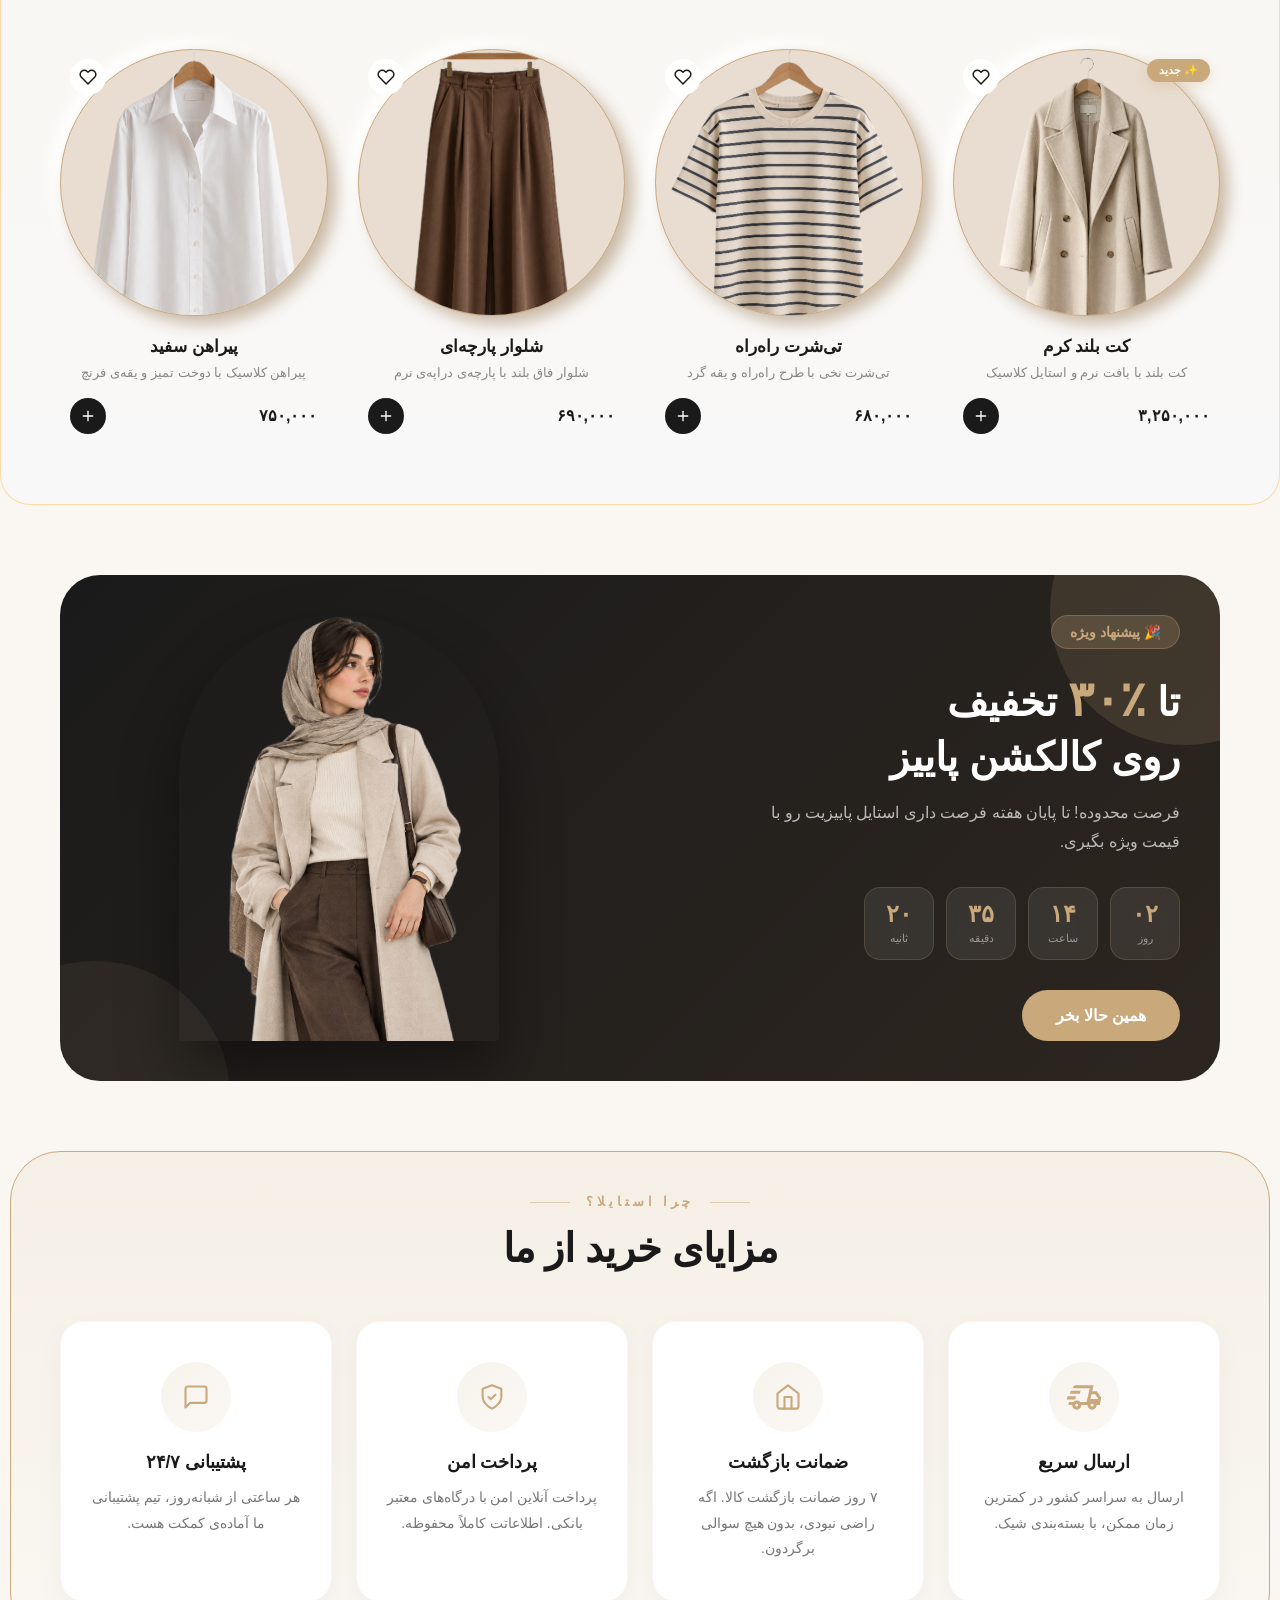
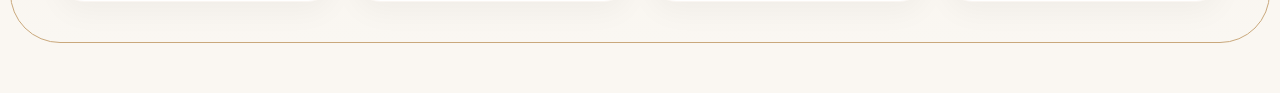
==== commit ec711359: "Create index.html" ====
--- a/assets/index.html
+++ b/assets/index.html
@@ -16,25 +16,23 @@
 <body>
     <header>
         <div class="container header-inner">
-            <a href="index.html" class="logo">
-                <svg xmlns="http://www.w3.org/2000/svg" viewBox="0 0 140 45" width="100" height="32">
-    <defs>
-        <linearGradient id="goldGradient" x1="0%" y1="0%" x2="100%" y2="100%">
-            <stop offset="0%" stop-color="#c9a87c"/>
-            <stop offset="100%" stop-color="#e8c99b"/>
-        </linearGradient>
-    </defs>
-
-    <text x="70" y="34" text-anchor="middle" 
-          font-family="'Times New Roman', Georgia, serif" 
-          font-size="26" 
-          font-weight="700" 
-          fill="url(#goldGradient)" 
-          letter-spacing="3">STYLA</text>
-</svg>
+
+            <a href="index.html" class="logo" aria-label="استایلا - صفحه اصلی">
+ <svg xmlns="http://www.w3.org/2000/svg" viewBox="0 0 140 45" width="100" height="32" aria-hidden="true">
+  <defs>
+   <linearGradient id="goldGradient" x1="0%" y1="0%" x2="100%" y2="100%">
+          <stop offset="0%" stop-color="#c9a87c"/>
+           <stop offset="100%" stop-color="#e8c99b"/>
+                        </linearGradient>
+                    </defs>
+ <text x="70" y="34" text-anchor="middle"
+        font-family="'Times New Roman', Georgia, serif"
+        font-size="26" font-weight="700"
+ fill="url(#goldGradient)" letter-spacing="3">STYLA</text>
+                </svg>
             </a>
-               
-            </div>
+
+            
         </div>
     </header>
 
@@ -375,12 +373,18 @@
         </div>
     </section>
     
+            <!-- ===== فوتر چسبان پایین ===== -->
 <section class="bottom-navigation">
+  <nav class="bottom-menu-panel" id="bottom-menu-panel" aria-label="منوی بیشتر" aria-hidden="true">
+        <a href="#categories">دسته‌بندی‌ها</a>
+        <a href="#featured">پرفروش‌ترین‌ها</a>
+        <a href="#">تماس با ما</a>
+    </nav>
     <ul>
-        <!-- خانه -->
         <li>
+            
             <a href="index.html" aria-label="خانه">
-                <svg xmlns="http://www.w3.org/2000/svg" viewBox="0 0 24 24" width="22" height="22" fill="none" stroke="currentColor" stroke-width="2" stroke-linecap="round" stroke-linejoin="round">
+  <svg xmlns="http://www.w3.org/2000/svg" viewBox="0 0 24 24" width="22" height="22" fill="none" stroke="currentColor" stroke-width="2" stroke-linecap="round" stroke-linejoin="round">
                     <path d="M3 10 L12 3 L21 10"/>
                     <path d="M5 10 V20 H19 V10"/>
                     <path d="M10 20 V14 H14 V20"/>
@@ -391,9 +395,9 @@
 
         <!-- محصولات -->
         <li>
-            <a href="products.html" aria-label="محصولات">
-                <svg xmlns="http://www.w3.org/2000/svg" viewBox="0 0 24 24" width="22" height="22" fill="none" stroke="currentColor" stroke-width="2" stroke-linecap="round" stroke-linejoin="round">
-                    <path d="M20.38 3.46L16 2a4 4 0 0 1-8 0L3.62 3.46a2 2 0 0 0-1.34 2.23l.58 3.47a1 1 0 0 0 .99.84H6v10a2 2 0 0 0 2 2h8a2 2 0 0 0 2-2V10h2.15a1 1 0 0 0 .99-.84l.58-3.47a2 2 0 0 0-1.34-2.23z"></path>
+       <a href="products.html" aria-label="محصولات">
+ <svg xmlns="http://www.w3.org/2000/svg" viewBox="0 0 24 24" width="22" height="22" fill="none" stroke="currentColor" stroke-width="2" stroke-linecap="round" stroke-linejoin="round">
+<path d="M20.38 3.46L16 2a4 4 0 0 1-8 0L3.62 3.46a2 2 0 0 0-1.34 2.23l.58 3.47a1 1 0 0 0 .99.84H6v10a2 2 0 0 0 2 2h8a2 2 0 0 0 2-2V10h2.15a1 1 0 0 0 .99-.84l.58-3.47a2 2 0 0 0-1.34-2.23z"></path>
                 </svg>
                 <span>محصولات</span>
             </a>
@@ -402,25 +406,25 @@
         <!-- سبد خرید -->
         <li>
             <a href="#" aria-label="سبد خرید">
-                <svg xmlns="http://www.w3.org/2000/svg" viewBox="0 0 24 24" width="22" height="22" fill="none" stroke="currentColor" stroke-width="2" stroke-linecap="round" stroke-linejoin="round">
+   <svg xmlns="http://www.w3.org/2000/svg" viewBox="0 0 24 24" width="22" height="22" fill="none" stroke="currentColor" stroke-width="2" stroke-linecap="round" stroke-linejoin="round">
         <circle cx="9" cy="21" r="1"></circle>
         <circle cx="20" cy="21" r="1"></circle>
-                    <path d="M1 1h4l2.68 13.39a2 2 0 0 0 2 1.61h9.72a2 2 0 0 0 2-1.61L23 6H6"></path>
+   <path d="M1 1h4l2.68 13.39a2 2 0 0 0 2 1.61h9.72a2 2 0 0 0 2-1.61L23 6H6"></path>
                 </svg>
                 <span>سبد خرید</span>
             </a>
         </li>
 
-        <!-- جستجو -->
+        <!-- منوی همبرگری -->
         <li>
-            <a href="#" aria-label="جستجو">
-                <svg xmlns="http://www.w3.org/2000/svg" viewBox="0 0 24 24" width="24" height="24" fill="none" stroke="currentColor" stroke-width="2" stroke-linecap="round">
-    <line x1="4" y1="7" x2="20" y2="7"></line>
-    <line x1="4" y1="12" x2="20" y2="12"></line>
-    <line x1="4" y1="17" x2="20" y2="17"></line>
-</svg>
+            <button class="bottom-menu-btn" id="bottom-menu-btn" type="button" aria-label="باز کردن منو" aria-expanded="false" aria-controls="bottom-menu-panel">
+                <span></span><span></span><span></span>
                 
-            </a>
+            </button>
         </li>
     </ul>
 </section>
+<script src="assets/js/script.js"></script>
+</body>
+</html>
+
--- a/assets/css/style.css
+++ b/assets/css/style.css
@@ -0,0 +1,1180 @@
+* {
+    margin: 0;
+    padding: 0;
+    box-sizing: border-box;
+}
+
+:root {
+    --color-primary: #c9a87c;      /* طلایی/شیری */
+    --color-dark: #1a1a1a;          /* مشکی نرم */
+    --color-text: #333;             /* متن */
+    --color-bg: #faf7f2;            /* کرم روشن */
+    --color-white: #ffffff;
+    --font-main: 'Vazirmatn', Tahoma, sans-serif;
+}
+
+html {scroll-behavior: smooth;}
+
+body {
+    font-family: var(--font-main);
+    background: var(--color-bg);
+    color: var(--color-text);
+    overflow-x: hidden;
+}
+
+.container {
+    width: 100%;
+    max-width: 1200px;
+    margin: 0 auto;
+    padding: 0 20px;
+}
+         
+header {
+    position: sticky;
+    top: 2px;
+    background: rgba(250, 247, 242, 0.85);
+    backdrop-filter: blur(12px);
+    border: 0.5px solid #8b6d46;
+    border-radius: 999px;
+    -webkit-backdrop-filter: blur(12px);
+    z-index: 100;
+    animation: slideDown 0.8s ease-out;
+}
+
+.header-inner {
+    display: flex;
+    align-items: center;
+    justify-content: space-between;
+    padding: 5px 20px;
+    gap: 20px;
+}
+
+.logo {
+    font-weight: bold;
+    margin: 0 auto;
+    color: var(--color-dark);
+    text-decoration: none;
+}
+
+
+.header-actions {
+    display: flex;
+    gap: 8px;
+}
+
+.icon-btn {
+    width: 70px;
+    height: 70px;
+    border: none;
+    background: transparent;
+    border-radius: 50%;
+    font-size: 1.5rem;
+    position: relative;
+    transition: background 0.3s;
+}
+
+.icon-btn:hover {
+    background: rgba(201, 168, 124, 0.15);
+}
+
+.cart-count {
+    position: absolute;
+    top: 15px;
+    left: 18px;
+    background: var(--color-primary);
+    color: white;
+    font-size: 1rem;
+    width: 18px;
+    height: 18px;
+    border-radius: 50%;
+    display: flex;
+    align-items: center;
+    justify-content: center;
+    font-weight: bold;
+}
+
+.menu-btn { display: none;} 
+ 
+.hero {
+    padding: 60px 0 80px;
+    position: relative;
+    overflow: hidden;
+}
+
+.hero-inner {
+    display: grid;
+    grid-template-columns: 1fr 1fr;
+    align-items: center;
+    gap: 60px;
+}
+
+.hero-content {
+    animation: slideUp 0.8s ease-out 0.2s both;
+}
+
+.hero-badge {
+    display: inline-block;
+    background: rgba(201, 168, 124, 0.15);
+    color: var(--color-primary);
+    padding: 8px 16px;
+    border-radius: 50px;
+    font-size: 0.85rem;
+    font-weight: 600;
+    margin-bottom: 24px;
+}
+
+.hero-title {
+    font-size: 3.5rem;
+    font-weight: 800;
+    line-height: 1.2;
+    color: var(--color-dark);
+    margin-bottom: 24px;
+    letter-spacing: -1px;
+}
+
+.hero-title .highlight {
+    color: var(--color-primary);
+    position: relative;
+    display: inline-block;
+}
+
+.hero-title .highlight::after {
+    content: '';
+    position: absolute;
+    bottom: 8px;
+    right: 0;
+    width: 100%;
+    height: 12px;
+    background: rgba(201, 168, 124, 0.25);
+    z-index: -1;
+    border-radius: 6px;
+}
+
+.hero-text {
+    font-size: 1.1rem;
+    line-height: 1.8;
+    color: #666;
+    margin-bottom: 36px;
+    max-width: 450px;
+}
+
+.hero-buttons {
+    display: flex;
+    gap: 16px;
+    flex-wrap: wrap;
+}
+                      
+.btn {
+    display: inline-block;
+    padding: 14px 32px;
+    border-radius: 50px;
+    font-size: 1rem;
+    font-weight: 600;
+    text-decoration: none;
+    transition: all 0.3s;
+    border: 2px solid transparent;
+}
+
+.btn-primary {
+    background: var(--color-dark);
+    color: white;
+}
+
+.btn-primary:hover {
+    background: var(--color-primary);
+    transform: translateY(-2px);
+    box-shadow: 0 10px 25px rgba(201, 168, 124, 0.3);
+}
+
+.btn-outline {
+    background: transparent;
+    color: var(--color-dark);
+    border-color: var(--color-dark);
+}
+
+.btn-outline:hover {
+    background: var(--color-dark);
+    color: white;
+}
+            
+.hero-image {
+    position: relative;
+    animation: slideRight 1s ease-out 0.4s both;
+}
+
+.arch-shape {
+    width: 100%;
+    max-width: 420px;
+    aspect-ratio: 3 / 4;
+    border-radius: 210px 210px 24px 24px;
+    overflow: hidden;
+    margin: 0 auto;
+    box-shadow: 0 30px 60px rgba(0, 0, 0, 0.12);
+}
+
+.arch-shape img {
+    width: 100%;
+    height: 100%;
+    object-fit: cover;
+    display: block;
+}
+
+.deco-circle {
+    position: absolute;
+    width: 260px;
+    height: 260px;
+    border-radius: 50%;
+    background: rgba(201, 168, 124, 0.2);
+    top: -30px;
+    right: -30px;
+    z-index: -1;
+}
+
+                           /*  انیمیشن‌ها  */
+@keyframes slideDown {
+    from { transform: translateY(-100%); opacity: 0; }
+    to   { transform: translateY(0);     opacity: 1; }
+}
+
+@keyframes slideUp {
+    from { transform: translateY(40px); opacity: 0; }
+    to   { transform: translateY(0);    opacity: 1; }
+}
+
+@keyframes slideRight {
+    from { transform: translateX(60px); opacity: 0; }
+    to   { transform: translateX(0);    opacity: 1; }
+}
+
+.categories { position: relative;}
+                   
+.section-header {
+    text-align: center;
+    margin-bottom: 50px;
+    animation: slideUp 0.8s ease-out both;
+}
+
+.section-subtitle {
+    display: inline-block;
+    color: var(--color-primary);
+    font-size: 0.8rem;
+    font-weight: 600;
+    letter-spacing: 4px;
+    text-transform: uppercase;
+    margin-bottom: 16px;
+    position: relative;
+}
+
+.section-subtitle::before,
+.section-subtitle::after {
+    content: '';
+    position: absolute;
+    top: 50%;
+    width: 40px;
+    height: 1px;
+    background: var(--color-primary);
+    opacity: 0.5;
+}
+
+.section-subtitle::before {
+    right: 100%;
+    margin-right: 16px;
+}
+
+.section-subtitle::after {
+    left: 100%;
+    margin-left: 16px;
+}
+
+.section-title {
+    font-size: 2.5rem;
+    font-weight: 800;
+    color: var(--color-dark);
+    letter-spacing: -0.5px;
+}
+                           /* گرید دسته‌بندی‌ها */
+.categories-grid {
+    display: grid;
+    grid-template-columns: repeat(4, 1fr);
+    gap: 24px;
+    position: relative;
+    z-index: 2;
+}
+
+.category-card {
+    display: block;
+    text-decoration: none;
+    padding: 18px 8px;
+    text-align: center;
+    transition: transform 0.5s cubic-bezier(0.4, 0, 0.2, 1);
+    animation: slideUp 0.8s ease-out both;
+}
+
+.category-card:hover {
+    transform: translateY(-12px);
+}
+
+.category-arch {
+    width: 100%;
+    aspect-ratio: 3 / 5;
+    border: 3px double #c9a87c;
+    border-radius: 999px 999px 24px 24px;
+    overflow: hidden;
+    position: relative;
+    margin-bottom: 20px;
+    box-shadow: 0 15px 35px rgba(0, 0, 0, 0.06);
+    transition: box-shadow 0.5s ease;
+    background: #f0ebe3;
+}
+
+.category-arch img {
+    width: 100%;
+    height: 100%;
+    object-fit: cover;
+    display: block;
+    transition: transform 0.8s cubic-bezier(0.4, 0, 0.2, 1);
+}
+
+.category-card:hover .category-arch img {
+    transform: scale(1.1);
+}
+
+/* لایه‌ی گرادیان روی عکس */
+.category-overlay {
+    position: absolute;
+    inset: 0;
+    background: linear-gradient(
+    to top,
+    rgba(201, 168, 124, 0.35) 0%,
+    rgba(250, 247, 242, 0.1) 50%,
+    transparent 100%
+);
+    opacity: 0;
+    transition: opacity 0.5s ease;
+}
+
+.category-card:hover .category-overlay {
+    opacity: 1;
+}
+
+.category-info h3 {
+    font-size: 1.2rem;
+    font-weight: 700;
+    color: var(--color-dark);
+    margin-bottom: 6px;
+    transition: color 0.3s ease;
+}
+
+.category-card:hover .category-info h3 {
+    color: var(--color-primary);
+}
+
+.category-link {
+    display: inline-flex;
+    align-items: center;
+    gap: 6px;
+    font-size: 0.95rem;
+    font-weight: bold;
+    color: var(--color-primary);
+    opacity: 0.6;
+    transition: all 0.3s ease;
+}
+
+.category-card:hover .category-link {
+    opacity: 1;
+    gap: 12px;
+}
+
+.arrow {
+    display: inline-block;
+    transition: transform 0.3s ease;
+}
+
+.category-card:hover .arrow {
+    transform: translateX(-4px);
+}
+
+             /* ===== بخش پرفروش‌ترین‌ها ===== */
+.featured {
+    margin-top: 50px;
+    padding: 70px 0;
+    border-radius: 30px;
+    border: 1px solid #ffd295c1;
+    background: linear-gradient(180deg, var(--color-bg) 0%, #f8f8f8 100%);
+    
+}
+
+.featured-grid {
+    display: grid;
+    grid-template-columns: repeat(4, 1fr);
+    gap: 30px;
+}
+
+                /* ===== کارت محصول ===== */
+.product-card {
+    position: relative;
+    background: transparent;
+    text-align: center;
+    transition: transform 0.5s cubic-bezier(0.4, 0, 0.2, 1);
+}
+
+.product-card:hover {
+    transform: translateY(-8px);
+}
+
+.product-badge {
+    position: absolute;
+    top: 10px;
+    right: 10px;
+    background: var(--color-primary);
+    color: white;
+    padding: 5px 12px;
+    border-radius: 50px;
+    font-size: 0.7rem;
+    font-weight: 700;
+    z-index: 3;
+    box-shadow: 0 4px 12px rgba(201, 168, 124, 0.3);
+}
+
+.badge-sale {
+    background: #e74c3c;
+    box-shadow: 0 4px 12px rgba(231, 76, 60, 0.3);
+}
+
+.product-fav {
+    position: absolute;
+    top: 10px;
+    left: 10px;
+    width: 36px;
+    height: 36px;
+    border-radius: 50%;
+    background: rgba(255, 255, 255, 0.9);
+    border: none;
+    display: flex;
+    align-items: center;
+    justify-content: center;
+    cursor: none;
+    z-index: 3;
+    color: var(--color-dark);
+    transition: all 0.3s ease;
+    backdrop-filter: blur(10px);
+}
+
+.product-fav:hover {
+    background: #ff352a;
+    color: white;
+    transform: scale(1.1);
+}
+
+.product-circle {
+    width: 100%;
+    aspect-ratio: 1 / 1;
+    border-radius: 50%;
+    border: 1px solid #c9a87c;
+    overflow: hidden;
+    background: #e8ddd0;
+    position: relative;
+    margin-bottom: 20px;
+    box-shadow: 
+        8px 8px 16px #c9b8a4,   
+        -8px -8px 16px #ffffff;    
+
+    transition: all 0.4s cubic-bezier(0.4, 0, 0.2, 1);
+}
+
+.product-card:hover .product-circle {
+    box-shadow: 
+        12px 12px 24px #c9b8a4,
+        -12px -12px 24px #ffffff;
+    transform: translateY(-4px);
+}
+
+
+.product-circle img {
+    width: 100%;
+    height: auto;
+    object-fit: cover;
+    display: block;
+    transition: transform 0.7s cubic-bezier(0.4, 0, 0.2, 1);
+}
+
+.product-card:hover .product-circle img {
+    transform: scale(1.1);
+}
+
+.product-info h3 {
+    font-size: 1.05rem;
+    font-weight: 700;
+    color: var(--color-dark);
+    margin-bottom: 6px;
+}
+
+.product-desc {
+    font-size: 0.8rem;
+    color: #888;
+    line-height: 1.6;
+    margin-bottom: 14px;
+    padding: 0 10px;
+}
+
+.product-bottom {
+    display: flex;
+    align-items: center;
+    justify-content: space-between;
+    padding: 0 10px;
+}
+
+.product-price {
+    font-size: 1rem;
+    font-weight: 800;
+    color: var(--color-dark);
+    display: flex;
+    flex-direction: column;
+    align-items: flex-start;
+    gap: 2px;
+}
+
+.product-price del {
+    font-size: 0.75rem;
+    color: #bbb;
+    font-weight: 400;
+}
+
+.product-add {
+    width: 36px;
+    height: 36px;
+    border-radius: 50%;
+    background: var(--color-dark);
+    color: white;
+    border: none;
+    display: flex;
+    align-items: center;
+    justify-content: center;
+    cursor: none;
+    transition: all 0.3s ease;
+    flex-shrink: 0;
+}
+
+.product-add:hover {
+    background: #d7b17d;
+    transform: rotate(90deg) scale(1.1);
+}
+
+.promo { padding: 20px 0;}
+
+.promo-banner {
+    background: linear-gradient(135deg, #1a1a1a 0%, #2d2620 100%);
+    border-radius: 40px;
+    margin-top: 50px;
+    padding: 40px;
+    display: grid;
+    grid-template-columns: 1.2fr 1fr;
+    gap: 30px;
+    align-items: center;
+    position: relative;
+    overflow: hidden;
+}
+
+.promo-banner::before {
+    content: '';
+    position: absolute;
+    top: -100px;
+    right: -100px;
+    width: 270px;
+    height: 270px;
+    border-radius: 50%;
+    background: rgba(201, 168, 124, 0.15);
+    pointer-events: none;
+}
+
+.promo-banner::after {
+    content: '';
+    position: absolute;
+    bottom: -150px;
+    left: -100px;
+    width: 270px;
+    height: 270px;
+    border-radius: 50%;
+    background: rgba(201, 168, 124, 0.08);
+    pointer-events: none;
+}
+
+.promo-content {
+    position: relative;
+    z-index: 2;
+    color: white;
+}
+
+.promo-badge {
+    display: inline-block;
+    background: rgba(201, 168, 124, 0.2);
+    color: var(--color-primary);
+    padding: 8px 18px;
+    border-radius: 50px;
+    font-size: 0.85rem;
+    font-weight: 600;
+    margin-bottom: 20px;
+    border: 1px solid rgba(201, 168, 124, 0.3);
+}
+
+.promo-title {
+    font-size: 2.5rem;
+    font-weight: 800;
+    line-height: 1.3;
+    margin-bottom: 16px;
+    color: white;
+}
+
+.promo-highlight {
+    color: var(--color-primary);
+    font-size: 3rem;
+    display: inline-block;
+}
+
+.promo-text {
+    font-size: 1rem;
+    line-height: 1.8;
+    color: #bbb;
+    margin-bottom: 30px;
+    max-width: 450px;
+}
+
+.promo-timer {
+    display: flex;
+    gap: 12px;
+    margin-bottom: 30px;
+}
+
+.timer-box {
+    background: rgba(255, 255, 255, 0.08);
+    border: 1px solid rgba(201, 168, 124, 0.2);
+    border-radius: 16px;
+    padding: 14px 18px;
+    min-width: 70px;
+    text-align: center;
+    backdrop-filter: blur(10px);
+    transition: all 0.3s ease;
+}
+
+.timer-box:hover {
+    background: rgba(201, 168, 124, 0.15);
+    border-color: var(--color-primary);
+    transform: translateY(-4px);
+}
+
+.timer-num {
+    display: block;
+    font-size: 1.5rem;
+    font-weight: 800;
+    color: var(--color-primary);
+    line-height: 1;
+    margin-bottom: 6px;
+}
+
+.timer-label {
+    display: block;
+    font-size: 0.7rem;
+    color: #999;
+    font-weight: 500;
+}
+
+.promo-content .btn-primary {
+    background: var(--color-primary);
+    color: white;
+}
+
+.promo-content .btn-primary:hover {
+    background: white;
+    color: var(--color-dark);
+    transform: translateY(-2px);
+    box-shadow: 0 10px 30px rgba(201, 168, 124, 0.4);
+}
+
+.promo-image {
+    position: relative;
+    z-index: 2;
+    display: flex;
+    justify-content: center;
+}
+
+.promo-arch {
+    width: 100%;
+    max-width: 320px;
+    aspect-ratio: 3 / 4;
+    border-radius: 999px 999px 24px 24px;
+    overflow: hidden;
+    box-shadow: 0 30px 60px rgba(0, 0, 0, 0.4);
+}
+
+.promo-arch img {
+    width: 100%;
+    height: 100%;
+    object-fit: cover;
+    display: block;
+}
+
+
+        /* ================مزایای خرید=============== */
+.benefits {
+    margin: 50px 10px;
+    padding: 40px 0;
+    border-radius: 50px;
+    border: 1px solid #c9a87c;
+    background: linear-gradient(180deg, #f5efe6 0%, var(--color-bg) 100%);
+    position: relative;
+}
+
+.benefits-grid {
+    display: grid;
+    grid-template-columns: repeat(4, 1fr);
+    gap: 24px;
+}
+
+.benefit-card {
+    background: white;
+    border-radius: 24px;
+    padding: 40px 28px;
+    text-align: center;
+    border: 1px solid rgba(201, 168, 124, 0.1);
+    box-shadow: 0 10px 30px rgba(0, 0, 0, 0.04);
+    transition: all 0.4s cubic-bezier(0.4, 0, 0.2, 1);
+    position: relative;
+    overflow: hidden;
+}
+
+.benefit-card::before {
+    content: '';
+    position: absolute;
+    top: 0;
+    right: 0;
+    left: 0;
+    height: 4px;
+    background: linear-gradient(90deg, var(--color-primary), #b8956a);
+    transform: scaleX(0);
+    transform-origin: right;
+    transition: transform 0.4s ease;
+}
+
+.benefit-card:hover::before {
+    transform: scaleX(1);
+}
+
+.benefit-card:hover {
+    transform: translateY(-8px);
+    box-shadow: 0 25px 50px rgba(201, 168, 124, 0.15);
+    border-color: rgba(201, 168, 124, 0.3);
+}
+
+.benefit-icon {
+    width: 70px;
+    height: 70px;
+    border-radius: 50%;
+    background: linear-gradient(135deg, rgba(201, 168, 124, 0.15) 0%, rgba(201, 168, 124, 0.08) 100%);
+    color: var(--color-primary);
+    display: flex;
+    align-items: center;
+    justify-content: center;
+    margin: 0 auto 20px;
+    transition: all 0.4s ease;
+}
+
+.benefit-card:hover .benefit-icon {
+    background: linear-gradient(135deg, var(--color-primary) 0%, #b8956a 100%);
+    color: white;
+    transform: rotate(-8deg) scale(1.1);
+    box-shadow: 0 10px 25px rgba(201, 168, 124, 0.4);
+}
+
+.benefit-card h3 {
+    font-size: 1.1rem;
+    font-weight: 700;
+    color: var(--color-dark);
+    margin-bottom: 12px;
+}
+
+.benefit-card p {
+    font-size: 0.88rem;
+    line-height: 1.8;
+    color: #777;
+}
+
+.bottom-navigation {
+    position: fixed;
+    bottom: 0;
+    left: 0;
+    right: 0;
+    z-index: 1000;
+    background: rgba(250, 247, 242, 0.85);
+    backdrop-filter: blur(12px);
+    border-radius: 999px;
+    box-shadow: 0 -6px 24px rgba(0, 0, 0, 0.06);
+    padding-bottom: env(safe-area-inset-bottom);
+}
+
+.bottom-menu-panel {
+    position: absolute;
+    bottom: 100%;
+    left: 0;
+    right: 0;
+    display: flex;
+    flex-direction: column;
+    gap: 4px;
+    padding: 12px 16px;
+    background: rgba(250, 247, 242, 0.85);
+    backdrop-filter: blur(12px);
+    border-radius: 32px;
+    border-top: 1px solid rgba(201, 168, 124, 0.25);
+    box-shadow: 0 -8px 24px rgba(0, 0, 0, 0.08);
+    opacity: 0;
+    visibility: hidden;
+    transform: translateY(8px);
+    transition: opacity 0.25s ease, transform 0.25s ease, visibility 0.25s;
+}
+
+.bottom-menu-panel.is-open {
+    opacity: 1;
+    visibility: visible;
+    transform: translateY(0);
+}
+
+.bottom-menu-panel a {
+    padding: 10px 8px;
+    color: #2b2b2b;
+    text-decoration: none;
+    font-size: 0.95rem;
+    border-radius: 8px;
+    transition: background 0.2s ease, color 0.2s ease;
+}
+
+.bottom-menu-panel a:hover {
+    background: rgba(201, 168, 124, 0.12);
+    color: #b8945f;
+}
+
+.bottom-navigation > ul {
+    list-style: none;
+    margin: 0 auto;
+    
+    display: flex;
+    justify-content: space-around;
+    align-items: center;
+    
+}
+
+.bottom-navigation > ul > li {
+    flex: 1;
+    display: flex;
+    justify-content: center;
+}
+
+.bottom-navigation > ul a,
+.bottom-menu-btn {
+    display: flex;
+    flex-direction: column;
+    align-items: center;
+    justify-content: center;
+    gap: 4px;
+    padding: 6px 10px;
+    border: none;
+    background: transparent;
+    color: #555;
+    text-decoration: none;
+    font-size: 0.75rem;
+    font-family: inherit;
+    cursor: pointer;
+    border-radius: 10px;
+    transition: color 0.2s ease, background 0.2s ease;
+}
+
+.bottom-navigation > ul a:hover,
+.bottom-menu-btn:hover,
+.bottom-navigation > ul a.active {
+    color: #b8945f;
+    background: rgba(201, 168, 124, 0.10);
+}
+
+.bottom-menu-btn { gap: 4px; }
+
+.bottom-menu-btn span {
+    display: block;
+    width: 20px;
+    height: 2px;
+    background: currentColor;
+    border-radius: 2px;
+    transition: transform 0.25s ease, opacity 0.25s ease;
+}
+
+.bottom-menu-btn[aria-expanded="true"] span:nth-child(1) {
+    transform: translateY(6px) rotate(45deg);
+}
+.bottom-menu-btn[aria-expanded="true"] span:nth-child(2) {
+    opacity: 0;
+}
+.bottom-menu-btn[aria-expanded="true"] span:nth-child(3) {
+    transform: translateY(-6px) rotate(-45deg);
+}
+
+.bottom-navigation > ul a:hover,
+.bottom-menu-btn:hover,
+.bottom-navigation > ul a.active {
+    color: #b8945f;
+    background: rgba(201, 168, 124, 0.10);
+}
+
+.bottom-menu-btn {
+    gap: 4px;
+}
+
+.bottom-menu-btn span {
+    display: block;
+    width: 20px;
+    height: 2px;
+    background: currentColor;
+    border-radius: 2px;
+    transition: transform 0.25s ease, opacity 0.25s ease;
+}
+
+.bottom-menu-btn[aria-expanded="true"] span:nth-child(1) {
+    transform: translateY(6px) rotate(45deg);
+}
+.bottom-menu-btn[aria-expanded="true"] span:nth-child(2) {
+    opacity: 0;
+}
+.bottom-menu-btn[aria-expanded="true"] span:nth-child(3) {
+    transform: translateY(-6px) rotate(-45deg);
+}
+
+
+     /* =================رسپانسیو ==================*/
+@media (max-width: 768px) {
+
+    .featured {
+        padding: 60px 0;
+    }
+
+    .featured-grid {
+        display: flex;
+        flex-direction: row;
+        overflow-x: auto;
+        scroll-snap-type: x mandatory;
+        gap: 16px;
+        padding: 10px 20px 20px;
+        margin: 0 -20px;
+        scrollbar-width: none;
+        -ms-overflow-style: none;
+    }
+
+    .featured-grid::-webkit-scrollbar {
+        display: none;
+    }
+
+    .product-card {
+        flex: 0 0 65%;
+        scroll-snap-align: center;
+    }
+
+    .product-info h3 {
+        font-size: 0.95rem;
+    }
+
+    .product-desc {
+        font-size: 0.75rem;
+    }
+
+    .product-price { font-size: 0.9rem;}
+               
+    a{cursor: none;}
+    
+    nav { display: none;}
+    
+    .logo {
+    font-size: 1.3rem;
+    font-weight: bold;
+    color: var(--color-dark);
+    text-decoration: none;
+}
+
+nav a { font-size: 0.8rem;}
+.icon-btn {
+    width: 45px;
+    height: 45px;
+    top: 8px;
+    
+    font-size: 0.95rem;
+}
+    
+    .menu-btn { display: block; }
+
+    .hero-inner {
+        grid-template-columns: 1fr;
+        gap: 40px;
+        text-align: center;
+    }
+
+    .hero-title { font-size: 2.5rem; }
+
+    .hero-text {
+        margin-right: auto;
+        margin-left: auto;
+    }
+
+    .hero-buttons { justify-content: center; }
+
+    .arch-shape {
+        max-width: 320px;
+        border-radius: 160px 160px 20px 20px;
+    }
+    
+    .deco-circle {
+      width: 200px;
+      height: 200px;
+}
+    
+     .collections {
+        padding: 60px 0;
+    }
+
+    .collections-grid {
+        display: flex;
+        flex-direction: row;
+        overflow-x: auto;
+        scroll-snap-type: x mandatory;
+        gap: 16px;
+        padding: 10px 20px 20px;
+        margin: 0 -20px;           
+        scrollbar-width: none;     
+        -ms-overflow-style: none;  
+    }
+
+   .collections-grid::-webkit-scrollbar {display: none;}
+
+    .collection-card {
+        flex: 0 0 80%;             
+        height: 400px;
+        scroll-snap-align: center; 
+    }
+    
+    .collection-content { padding: 20px;}
+
+    .collection-content h3 { font-size: 1.3rem;}
+
+    .collection-content p { font-size: 0.85rem;}
+    
+    .categories { padding: 80px 0 60px;}
+
+    .section-header { margin-bottom: 50px;}
+
+    .section-title { font-size: 1.8rem;}
+
+    .categories-grid {
+        grid-template-columns: repeat(2, 1fr);
+        gap: 16px;
+    }
+
+    .category-arch {
+        border-radius: 999px 999px 16px 16px;
+        margin-bottom: 12px;
+    }
+
+    .category-info h3 {
+        font-size: 1rem;
+        margin-bottom: 4px;
+    }
+    
+    .collections { padding: 60px 0;}
+
+    .collections-grid {
+        grid-template-columns: 1fr;
+        grid-template-rows: auto;
+        gap: 16px;
+    }
+
+    .collection-card { height: 300px;}
+
+    .collection-content { padding: 20px;}
+
+    .collection-content h3 { font-size: 1.3rem;}
+
+    .collection-content p { font-size: 0.85rem;}
+   
+    .promo { padding: 50px 0;}
+
+    .promo-banner {
+        grid-template-columns: 1fr;
+        padding: 40px 24px;
+        gap: 40px;
+        text-align: center;
+        border-radius: 30px;
+    }
+
+    .promo-title { font-size: 1.8rem;}
+
+    .promo-highlight {
+        font-size: 2.2rem;
+    }
+
+    .promo-text {
+        margin-right: auto;
+        margin-left: auto;
+    }
+
+    .promo-timer {
+        justify-content: center;
+        flex-wrap: wrap;
+    }
+
+    .timer-box {
+        min-width: 62px;
+        padding: 12px 14px;
+    }
+
+    .promo-arch {
+        max-width: 260px;
+        border-radius: 999px 999px 20px 20px;
+    }
+    
+       .benefits { padding: 60px 0;}
+
+    .benefits-grid {
+        grid-template-columns: repeat(2, 1fr);
+        gap: 16px;
+    }
+
+    .benefit-card {
+        padding: 32px 20px;
+        border-radius: 20px;
+    }
+
+    .benefit-icon {
+        width: 60px;
+        height: 60px;
+    }
+
+    .benefit-card h3 {
+        font-size: 1rem;
+    }
+
+    .benefit-card p {
+        font-size: 0.82rem;
+    }
+
+    .benefits-grid {
+        grid-template-columns: 1fr;
+    }
+}
+    
+
+@media (min-width: 600px) {
+    .categories-grid {
+        grid-template-columns: repeat(4, 1fr);
+        gap: 16px;
+    }
+}
+
+@media (prefers-reduced-motion: reduce) {
+    * {
+        animation: none !important;
+        transition: none !important;
+    }
+}
+
